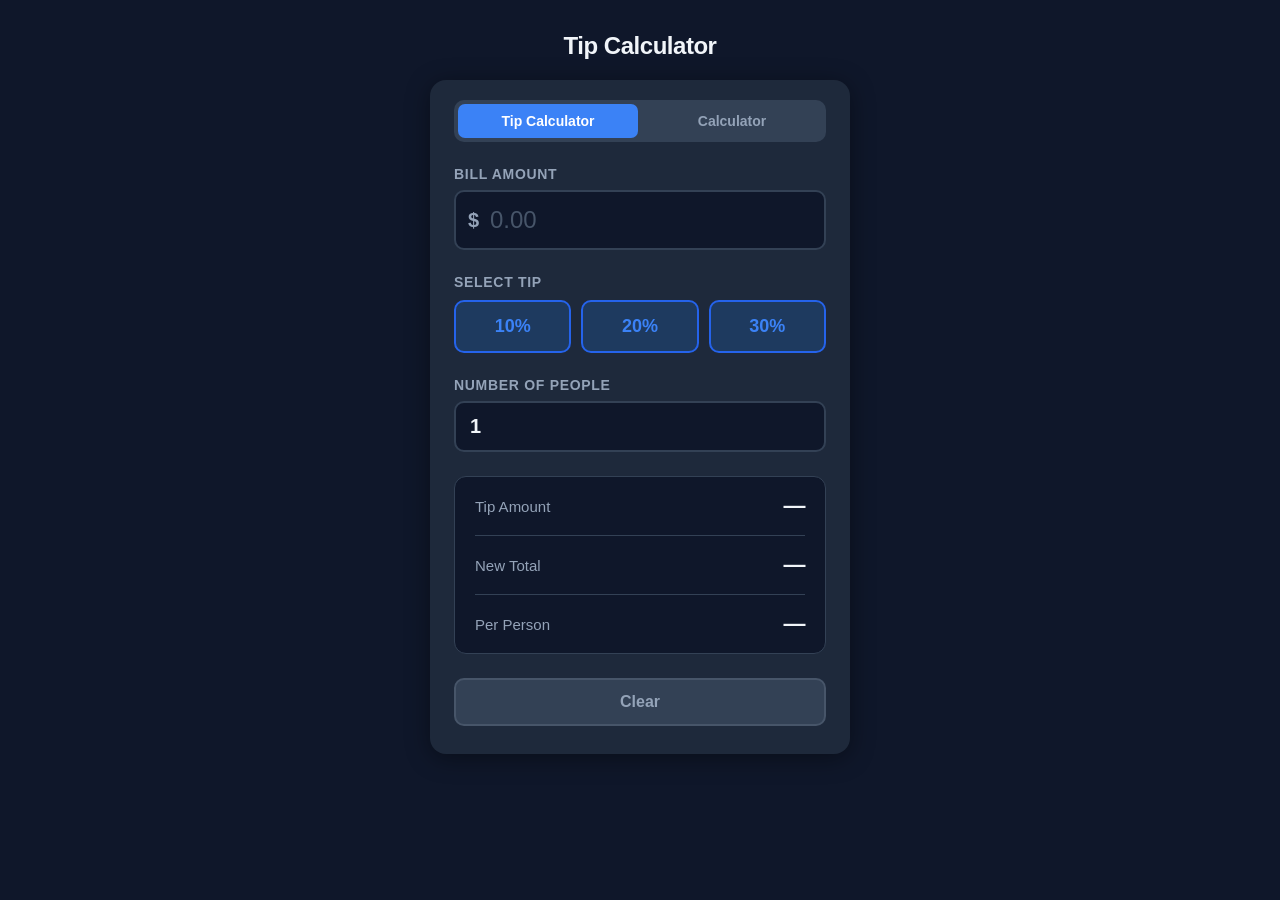
==== index.html @ cea7c05b "Iteration: tipping_calculator" ====
<!DOCTYPE html>
<html lang="en" data-theme="dark">
<head>
  <meta charset="UTF-8">
  <meta name="viewport" content="width=device-width, initial-scale=1.0">
  <meta name="mobile-web-app-capable" content="yes">
  <meta name="apple-mobile-web-app-capable" content="yes">
  <meta name="apple-mobile-web-app-status-bar-style" content="default">
  <title>Tip Calculator</title>
  <link rel="manifest" href="pwa_manifest.json">
  <link rel="stylesheet" href="styles.css">
</head>
<body>
  <div class="container">
    <header>
      <h1 id="app-title">Tip Calculator</h1>
    </header>

    <main class="card">
      <!-- Mode Toggle -->
      <div class="mode-toggle-bar">
        <button class="mode-tab active" id="tab-tip" data-mode="tip">Tip Calculator</button>
        <button class="mode-tab" id="tab-calc" data-mode="calc">Calculator</button>
      </div>

      <!-- Tip Calculator Panel -->
      <div id="tip-panel">
        <div class="tip-panel-inner">
          <div class="input-group">
            <label for="bill-amount">Bill Amount</label>
            <div class="input-wrapper">
              <span class="currency-symbol">$</span>
              <input
                type="number"
                id="bill-amount"
                placeholder="0.00"
                min="0.01"
                step="0.01"
                inputmode="decimal"
                autocomplete="off"
              >
            </div>
          </div>

          <div class="tip-buttons-group">
            <p class="tip-label">Select Tip</p>
            <div class="tip-buttons">
              <button class="tip-btn" data-tip="10">10%</button>
              <button class="tip-btn" data-tip="20">20%</button>
              <button class="tip-btn" data-tip="30">30%</button>
            </div>
          </div>

          <div class="input-group">
            <label for="num-people">Number of People</label>
            <div class="input-wrapper">
              <input
                type="number"
                id="num-people"
                value="1"
                min="1"
                step="1"
                inputmode="numeric"
                autocomplete="off"
              >
            </div>
          </div>

          <div class="results">
            <div class="result-row">
              <span class="result-label">Tip Amount</span>
              <span class="result-value" id="tip-amount">&mdash;</span>
            </div>
            <div class="result-divider"></div>
            <div class="result-row">
              <span class="result-label">New Total</span>
              <span class="result-value" id="new-total">&mdash;</span>
            </div>
            <div class="result-divider"></div>
            <div class="result-row">
              <span class="result-label">Per Person</span>
              <span class="result-value" id="per-person">&mdash;</span>
            </div>
          </div>

          <button class="clear-btn" id="clear-btn">Clear</button>
        </div>
      </div>

      <!-- Basic Calculator Panel (hidden by default) -->
      <div id="calc-panel" class="hidden">
        <div class="calc-display-wrapper">
          <div class="calc-display" id="calc-display">0</div>
        </div>
        <div class="calc-grid">
          <button class="calc-btn calc-ac" data-action="ac">AC</button>
          <button class="calc-btn calc-op" data-action="op" data-op="negate">+/−</button>
          <button class="calc-btn calc-op" data-action="op" data-op="percent">%</button>
          <button class="calc-btn calc-op calc-op-main" data-action="op" data-op="÷">÷</button>

          <button class="calc-btn calc-digit" data-action="digit" data-digit="7">7</button>
          <button class="calc-btn calc-digit" data-action="digit" data-digit="8">8</button>
          <button class="calc-btn calc-digit" data-action="digit" data-digit="9">9</button>
          <button class="calc-btn calc-op calc-op-main" data-action="op" data-op="×">×</button>

          <button class="calc-btn calc-digit" data-action="digit" data-digit="4">4</button>
          <button class="calc-btn calc-digit" data-action="digit" data-digit="5">5</button>
          <button class="calc-btn calc-digit" data-action="digit" data-digit="6">6</button>
          <button class="calc-btn calc-op calc-op-main" data-action="op" data-op="−">−</button>

          <button class="calc-btn calc-digit" data-action="digit" data-digit="1">1</button>
          <button class="calc-btn calc-digit" data-action="digit" data-digit="2">2</button>
          <button class="calc-btn calc-digit" data-action="digit" data-digit="3">3</button>
          <button class="calc-btn calc-op calc-op-main" data-action="op" data-op="+">+</button>

          <button class="calc-btn calc-digit calc-zero" data-action="digit" data-digit="0">0</button>
          <button class="calc-btn calc-digit" data-action="decimal">.</button>
          <button class="calc-btn calc-equals" data-action="equals">=</button>
        </div>
      </div>
    </main>
  </div>

  <script src="app.js"></script>
  <script>if ('serviceWorker' in navigator) navigator.serviceWorker.register('sw.js');</script>
</body>
</html>
---- styles.css ----
*, *::before, *::after {
  box-sizing: border-box;
  margin: 0;
  padding: 0;
}

/* Light theme tokens */
:root {
  --color-bg: #f0f4f8;
  --color-card: #ffffff;
  --color-primary: #2563eb;
  --color-primary-hover: #1d4ed8;
  --color-active-text: #ffffff;
  --color-text: #1e293b;
  --color-text-secondary: #64748b;
  --color-border: #e2e8f0;
  --color-result-bg: #f8fafc;
  --color-divider: #e2e8f0;
  --color-tip-btn-bg: #eff6ff;
  --color-tip-btn-border: #bfdbfe;
  --color-tip-btn-hover: #dbeafe;
  --color-tip-btn-hover-border: #93c5fd;
  --color-clear-btn-bg: #f1f5f9;
  --color-clear-btn-border: #cbd5e1;
  --color-clear-btn-text: #475569;
  --color-clear-btn-hover: #e2e8f0;
  --color-input-bg: #f8fafc;
  --color-input-focus-bg: #ffffff;
  --color-placeholder: #cbd5e1;
  --color-calc-display-bg: #1e293b;
  --color-calc-display-text: #f8fafc;
  --color-calc-digit-bg: #e2e8f0;
  --color-calc-digit-text: #1e293b;
  --color-calc-digit-hover: #cbd5e1;
  --color-calc-op-bg: #94a3b8;
  --color-calc-op-text: #ffffff;
  --color-calc-op-hover: #7c8fa6;
  --color-calc-ac-bg: #64748b;
  --color-calc-ac-text: #ffffff;
  --color-calc-ac-hover: #475569;
  --color-mode-tab-bg: #e2e8f0;
  --color-mode-tab-text: #64748b;
  --color-mode-tab-active-bg: #2563eb;
  --color-mode-tab-active-text: #ffffff;
  --radius-card: 16px;
  --radius-btn: 10px;
  --radius-input: 10px;
  --shadow-card: 0 4px 24px rgba(0, 0, 0, 0.08);
  --font-family: -apple-system, BlinkMacSystemFont, 'Segoe UI', Roboto, Helvetica, Arial, sans-serif;
}

/* Dark theme tokens */
[data-theme="dark"] {
  --color-bg: #0f172a;
  --color-card: #1e293b;
  --color-primary: #3b82f6;
  --color-primary-hover: #2563eb;
  --color-active-text: #ffffff;
  --color-text: #f1f5f9;
  --color-text-secondary: #94a3b8;
  --color-border: #334155;
  --color-result-bg: #0f172a;
  --color-divider: #334155;
  --color-tip-btn-bg: #1e3a5f;
  --color-tip-btn-border: #2563eb;
  --color-tip-btn-hover: #1d4ed8;
  --color-tip-btn-hover-border: #3b82f6;
  --color-clear-btn-bg: #334155;
  --color-clear-btn-border: #475569;
  --color-clear-btn-text: #94a3b8;
  --color-clear-btn-hover: #475569;
  --color-input-bg: #0f172a;
  --color-input-focus-bg: #1e293b;
  --color-placeholder: #475569;
  --color-calc-display-bg: #0f172a;
  --color-calc-display-text: #f1f5f9;
  --color-calc-digit-bg: #334155;
  --color-calc-digit-text: #f1f5f9;
  --color-calc-digit-hover: #475569;
  --color-calc-op-bg: #475569;
  --color-calc-op-text: #f1f5f9;
  --color-calc-op-hover: #64748b;
  --color-calc-ac-bg: #64748b;
  --color-calc-ac-text: #f1f5f9;
  --color-calc-ac-hover: #94a3b8;
  --color-mode-tab-bg: #334155;
  --color-mode-tab-text: #94a3b8;
  --color-mode-tab-active-bg: #3b82f6;
  --color-mode-tab-active-text: #ffffff;
  --shadow-card: 0 4px 24px rgba(0, 0, 0, 0.4);
}

html, body {
  height: 100%;
}

body {
  font-family: var(--font-family);
  background-color: var(--color-bg);
  color: var(--color-text);
  min-height: 100vh;
  display: flex;
  align-items: flex-start;
  justify-content: center;
  padding: 24px 16px 40px;
  transition: background-color 0.2s ease, color 0.2s ease;
}

.container {
  width: 100%;
  max-width: 420px;
  display: flex;
  flex-direction: column;
  gap: 20px;
}

header {
  text-align: center;
  padding-top: 8px;
}

header h1 {
  font-size: 1.5rem;
  font-weight: 700;
  color: var(--color-text);
  letter-spacing: -0.02em;
}

.card {
  background: var(--color-card);
  border-radius: var(--radius-card);
  box-shadow: var(--shadow-card);
  padding: 20px 24px 28px;
  display: flex;
  flex-direction: column;
  gap: 0;
}

/* Mode Toggle */
.mode-toggle-bar {
  display: flex;
  gap: 4px;
  background: var(--color-mode-tab-bg);
  border-radius: 10px;
  padding: 4px;
  margin-bottom: 24px;
}

.mode-tab {
  flex: 1;
  padding: 9px 8px;
  font-size: 0.875rem;
  font-weight: 600;
  color: var(--color-mode-tab-text);
  background: transparent;
  border: none;
  border-radius: 7px;
  cursor: pointer;
  transition: background 0.15s ease, color 0.15s ease;
  -webkit-tap-highlight-color: transparent;
  touch-action: manipulation;
}

.mode-tab.active {
  background: var(--color-mode-tab-active-bg);
  color: var(--color-mode-tab-active-text);
}

.mode-tab:not(.active):hover {
  color: var(--color-text);
}

/* Tip Panel */
.tip-panel-inner {
  display: flex;
  flex-direction: column;
  gap: 24px;
}

/* Hidden utility */
.hidden {
  display: none !important;
}

/* Bill Input */
.input-group {
  display: flex;
  flex-direction: column;
  gap: 8px;
}

.input-group label {
  font-size: 0.875rem;
  font-weight: 600;
  color: var(--color-text-secondary);
  text-transform: uppercase;
  letter-spacing: 0.05em;
}

.input-wrapper {
  position: relative;
  display: flex;
  align-items: center;
}

.currency-symbol {
  position: absolute;
  left: 14px;
  font-size: 1.25rem;
  font-weight: 600;
  color: var(--color-text-secondary);
  pointer-events: none;
  user-select: none;
}

#bill-amount {
  width: 100%;
  padding: 14px 14px 14px 34px;
  font-size: 1.5rem;
  font-weight: 600;
  color: var(--color-text);
  background: var(--color-input-bg);
  border: 2px solid var(--color-border);
  border-radius: var(--radius-input);
  outline: none;
  transition: border-color 0.15s ease, background 0.15s ease;
  -moz-appearance: textfield;
}

#bill-amount::-webkit-outer-spin-button,
#bill-amount::-webkit-inner-spin-button {
  -webkit-appearance: none;
  margin: 0;
}

#bill-amount::placeholder {
  color: var(--color-placeholder);
  font-weight: 400;
}

#bill-amount:focus {
  border-color: var(--color-primary);
  background: var(--color-input-focus-bg);
}

/* Number of People input */
#num-people {
  width: 100%;
  padding: 12px 14px;
  font-size: 1.25rem;
  font-weight: 600;
  color: var(--color-text);
  background: var(--color-input-bg);
  border: 2px solid var(--color-border);
  border-radius: var(--radius-input);
  outline: none;
  transition: border-color 0.15s ease, background 0.15s ease;
  -moz-appearance: textfield;
}

#num-people::-webkit-outer-spin-button,
#num-people::-webkit-inner-spin-button {
  -webkit-appearance: none;
  margin: 0;
}

#num-people:focus {
  border-color: var(--color-primary);
  background: var(--color-input-focus-bg);
}

/* Tip Buttons */
.tip-buttons-group {
  display: flex;
  flex-direction: column;
  gap: 10px;
}

.tip-label {
  font-size: 0.875rem;
  font-weight: 600;
  color: var(--color-text-secondary);
  text-transform: uppercase;
  letter-spacing: 0.05em;
}

.tip-buttons {
  display: flex;
  gap: 10px;
  width: 100%;
}

.tip-btn {
  flex: 1;
  padding: 14px 8px;
  font-size: 1.125rem;
  font-weight: 700;
  color: var(--color-primary);
  background: var(--color-tip-btn-bg);
  border: 2px solid var(--color-tip-btn-border);
  border-radius: var(--radius-btn);
  cursor: pointer;
  transition: background 0.15s ease, border-color 0.15s ease, color 0.15s ease, transform 0.1s ease;
  -webkit-tap-highlight-color: transparent;
  touch-action: manipulation;
  min-width: 0;
}

.tip-btn:hover {
  background: var(--color-tip-btn-hover);
  border-color: var(--color-tip-btn-hover-border);
}

.tip-btn:active {
  transform: scale(0.97);
}

.tip-btn.active {
  background: var(--color-primary);
  border-color: var(--color-primary);
  color: var(--color-active-text);
}

.tip-btn.active:hover {
  background: var(--color-primary-hover);
  border-color: var(--color-primary-hover);
}

/* Results */
.results {
  background: var(--color-result-bg);
  border-radius: 12px;
  border: 1px solid var(--color-border);
  overflow: hidden;
}

.result-row {
  display: flex;
  align-items: center;
  justify-content: space-between;
  padding: 16px 20px;
}

.result-divider {
  height: 1px;
  background: var(--color-divider);
  margin: 0 20px;
}

.result-label {
  font-size: 0.9375rem;
  font-weight: 500;
  color: var(--color-text-secondary);
}

.result-value {
  font-size: 1.375rem;
  font-weight: 700;
  color: var(--color-text);
  letter-spacing: -0.02em;
}

.result-value.calculated {
  color: var(--color-primary);
}

/* Clear Button */
.clear-btn {
  width: 100%;
  padding: 13px;
  font-size: 1rem;
  font-weight: 600;
  color: var(--color-clear-btn-text);
  background: var(--color-clear-btn-bg);
  border: 2px solid var(--color-clear-btn-border);
  border-radius: var(--radius-btn);
  cursor: pointer;
  transition: background 0.15s ease, border-color 0.15s ease, color 0.15s ease;
  -webkit-tap-highlight-color: transparent;
  touch-action: manipulation;
}

.clear-btn:hover {
  background: var(--color-clear-btn-hover);
}

.clear-btn:active {
  transform: scale(0.98);
}

/* Basic Calculator Panel */
#calc-panel {
  display: flex;
  flex-direction: column;
  gap: 16px;
}

.calc-display-wrapper {
  background: var(--color-calc-display-bg);
  border-radius: 12px;
  padding: 16px 20px;
  min-height: 80px;
  display: flex;
  align-items: flex-end;
  justify-content: flex-end;
  overflow: hidden;
}

.calc-display {
  font-size: 2.5rem;
  font-weight: 300;
  color: var(--color-calc-display-text);
  font-family: -apple-system, BlinkMacSystemFont, 'SF Mono', 'Segoe UI', monospace;
  letter-spacing: -0.02em;
  word-break: break-all;
  text-align: right;
  line-height: 1.1;
}

.calc-grid {
  display: grid;
  grid-template-columns: repeat(4, 1fr);
  gap: 10px;
}

.calc-btn {
  padding: 0;
  height: 68px;
  font-size: 1.25rem;
  font-weight: 500;
  border: none;
  border-radius: 50%;
  cursor: pointer;
  transition: background 0.1s ease, transform 0.08s ease;
  -webkit-tap-highlight-color: transparent;
  touch-action: manipulation;
  display: flex;
  align-items: center;
  justify-content: center;
}

.calc-btn:active {
  transform: scale(0.93);
}

.calc-digit {
  background: var(--color-calc-digit-bg);
  color: var(--color-calc-digit-text);
}

.calc-digit:hover {
  background: var(--color-calc-digit-hover);
}

.calc-op {
  background: var(--color-calc-op-bg);
  color: var(--color-calc-op-text);
}

.calc-op:hover {
  background: var(--color-calc-op-hover);
}

.calc-op-main {
  background: var(--color-primary);
  color: #ffffff;
}

.calc-op-main:hover {
  background: var(--color-primary-hover);
}

.calc-op-main.active-op {
  background: #ffffff;
  color: var(--color-primary);
}

.calc-ac {
  background: var(--color-calc-ac-bg);
  color: var(--color-calc-ac-text);
}

.calc-ac:hover {
  background: var(--color-calc-ac-hover);
}

.calc-equals {
  background: var(--color-primary);
  color: #ffffff;
  font-size: 1.5rem;
}

.calc-equals:hover {
  background: var(--color-primary-hover);
}

/* Zero button spans 2 columns */
.calc-zero {
  grid-column: span 2;
  border-radius: 34px;
  justify-content: flex-start;
  padding-left: 26px;
}

/* Responsive — narrow mobile */
@media (max-width: 360px) {
  .card {
    padding: 16px 14px 22px;
  }

  .tip-panel-inner {
    gap: 18px;
  }

  .tip-btn {
    font-size: 1rem;
    padding: 12px 4px;
  }

  #bill-amount {
    font-size: 1.25rem;
  }

  .result-value {
    font-size: 1.2rem;
  }

  .calc-btn {
    height: 58px;
    font-size: 1.1rem;
  }

  .calc-display {
    font-size: 2rem;
  }
}
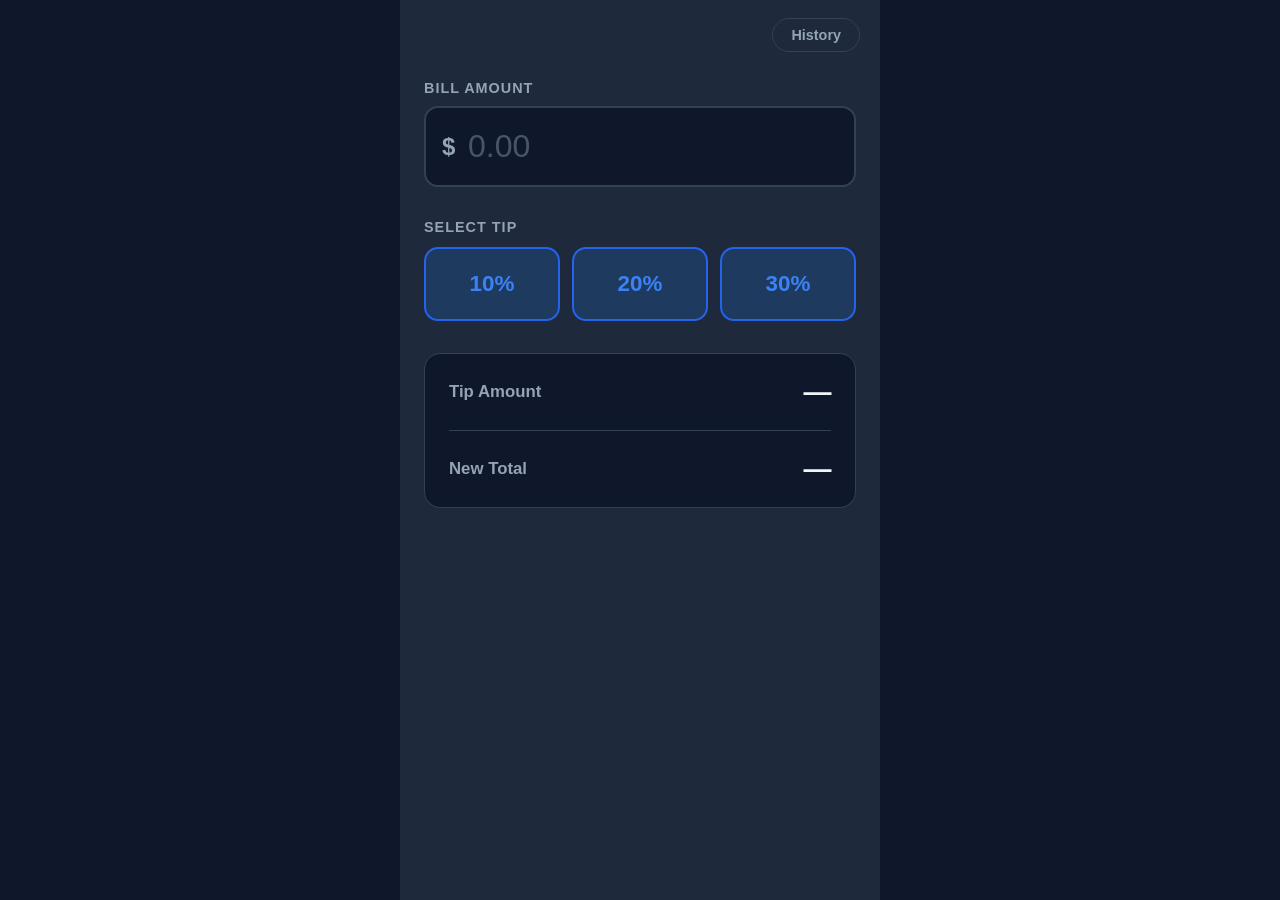
==== commit fa1f4e94: "Iteration: tipping_calculator" ====
--- a/index.html
+++ b/index.html
@@ -12,19 +12,14 @@
 </head>
 <body>
   <div class="container">
-    <header>
-      <h1 id="app-title">Tip Calculator</h1>
-    </header>
-
     <main class="card">
-      <!-- Mode Toggle -->
-      <div class="mode-toggle-bar">
-        <button class="mode-tab active" id="tab-tip" data-mode="tip">Tip Calculator</button>
-        <button class="mode-tab" id="tab-calc" data-mode="calc">Calculator</button>
+      <!-- History toggle button — sole top navigation affordance -->
+      <div class="top-nav">
+        <button class="history-btn" id="history-btn" aria-label="View history">History</button>
       </div>
 
-      <!-- Tip Calculator Panel -->
-      <div id="tip-panel">
+      <!-- Calculator View -->
+      <div id="calc-view">
         <div class="tip-panel-inner">
           <div class="input-group">
             <label for="bill-amount">Bill Amount</label>
@@ -51,21 +46,6 @@
             </div>
           </div>
 
-          <div class="input-group">
-            <label for="num-people">Number of People</label>
-            <div class="input-wrapper">
-              <input
-                type="number"
-                id="num-people"
-                value="1"
-                min="1"
-                step="1"
-                inputmode="numeric"
-                autocomplete="off"
-              >
-            </div>
-          </div>
-
           <div class="results">
             <div class="result-row">
               <span class="result-label">Tip Amount</span>
@@ -76,46 +56,20 @@
               <span class="result-label">New Total</span>
               <span class="result-value" id="new-total">&mdash;</span>
             </div>
-            <div class="result-divider"></div>
-            <div class="result-row">
-              <span class="result-label">Per Person</span>
-              <span class="result-value" id="per-person">&mdash;</span>
-            </div>
           </div>
-
-          <button class="clear-btn" id="clear-btn">Clear</button>
         </div>
       </div>
 
-      <!-- Basic Calculator Panel (hidden by default) -->
-      <div id="calc-panel" class="hidden">
-        <div class="calc-display-wrapper">
-          <div class="calc-display" id="calc-display">0</div>
-        </div>
-        <div class="calc-grid">
-          <button class="calc-btn calc-ac" data-action="ac">AC</button>
-          <button class="calc-btn calc-op" data-action="op" data-op="negate">+/−</button>
-          <button class="calc-btn calc-op" data-action="op" data-op="percent">%</button>
-          <button class="calc-btn calc-op calc-op-main" data-action="op" data-op="÷">÷</button>
-
-          <button class="calc-btn calc-digit" data-action="digit" data-digit="7">7</button>
-          <button class="calc-btn calc-digit" data-action="digit" data-digit="8">8</button>
-          <button class="calc-btn calc-digit" data-action="digit" data-digit="9">9</button>
-          <button class="calc-btn calc-op calc-op-main" data-action="op" data-op="×">×</button>
-
-          <button class="calc-btn calc-digit" data-action="digit" data-digit="4">4</button>
-          <button class="calc-btn calc-digit" data-action="digit" data-digit="5">5</button>
-          <button class="calc-btn calc-digit" data-action="digit" data-digit="6">6</button>
-          <button class="calc-btn calc-op calc-op-main" data-action="op" data-op="−">−</button>
-
-          <button class="calc-btn calc-digit" data-action="digit" data-digit="1">1</button>
-          <button class="calc-btn calc-digit" data-action="digit" data-digit="2">2</button>
-          <button class="calc-btn calc-digit" data-action="digit" data-digit="3">3</button>
-          <button class="calc-btn calc-op calc-op-main" data-action="op" data-op="+">+</button>
-
-          <button class="calc-btn calc-digit calc-zero" data-action="digit" data-digit="0">0</button>
-          <button class="calc-btn calc-digit" data-action="decimal">.</button>
-          <button class="calc-btn calc-equals" data-action="equals">=</button>
+      <!-- History View (hidden by default) -->
+      <div id="history-view" class="hidden">
+        <div class="history-panel-inner">
+          <div class="history-header">
+            <button class="back-btn" id="back-btn" aria-label="Back to calculator">&larr; Calculator</button>
+            <h2 class="history-title">Recent Calculations</h2>
+          </div>
+          <div id="history-list" class="history-list">
+            <p class="history-empty" id="history-empty">No history yet</p>
+          </div>
         </div>
       </div>
     </main>
--- a/styles.css
+++ b/styles.css
@@ -20,32 +20,18 @@
   --color-tip-btn-border: #bfdbfe;
   --color-tip-btn-hover: #dbeafe;
   --color-tip-btn-hover-border: #93c5fd;
-  --color-clear-btn-bg: #f1f5f9;
-  --color-clear-btn-border: #cbd5e1;
-  --color-clear-btn-text: #475569;
-  --color-clear-btn-hover: #e2e8f0;
   --color-input-bg: #f8fafc;
   --color-input-focus-bg: #ffffff;
   --color-placeholder: #cbd5e1;
-  --color-calc-display-bg: #1e293b;
-  --color-calc-display-text: #f8fafc;
-  --color-calc-digit-bg: #e2e8f0;
-  --color-calc-digit-text: #1e293b;
-  --color-calc-digit-hover: #cbd5e1;
-  --color-calc-op-bg: #94a3b8;
-  --color-calc-op-text: #ffffff;
-  --color-calc-op-hover: #7c8fa6;
-  --color-calc-ac-bg: #64748b;
-  --color-calc-ac-text: #ffffff;
-  --color-calc-ac-hover: #475569;
-  --color-mode-tab-bg: #e2e8f0;
-  --color-mode-tab-text: #64748b;
-  --color-mode-tab-active-bg: #2563eb;
-  --color-mode-tab-active-text: #ffffff;
-  --radius-card: 16px;
-  --radius-btn: 10px;
-  --radius-input: 10px;
-  --shadow-card: 0 4px 24px rgba(0, 0, 0, 0.08);
+  --color-history-btn-bg: transparent;
+  --color-history-btn-text: #64748b;
+  --color-history-btn-border: #e2e8f0;
+  --color-history-entry-bg: #f8fafc;
+  --color-history-entry-border: #e2e8f0;
+  --radius-card: 20px;
+  --radius-btn: 14px;
+  --radius-input: 14px;
+  --shadow-card: 0 4px 32px rgba(0, 0, 0, 0.10);
   --font-family: -apple-system, BlinkMacSystemFont, 'Segoe UI', Roboto, Helvetica, Arial, sans-serif;
 }
 
@@ -65,29 +51,15 @@
   --color-tip-btn-border: #2563eb;
   --color-tip-btn-hover: #1d4ed8;
   --color-tip-btn-hover-border: #3b82f6;
-  --color-clear-btn-bg: #334155;
-  --color-clear-btn-border: #475569;
-  --color-clear-btn-text: #94a3b8;
-  --color-clear-btn-hover: #475569;
   --color-input-bg: #0f172a;
   --color-input-focus-bg: #1e293b;
   --color-placeholder: #475569;
-  --color-calc-display-bg: #0f172a;
-  --color-calc-display-text: #f1f5f9;
-  --color-calc-digit-bg: #334155;
-  --color-calc-digit-text: #f1f5f9;
-  --color-calc-digit-hover: #475569;
-  --color-calc-op-bg: #475569;
-  --color-calc-op-text: #f1f5f9;
-  --color-calc-op-hover: #64748b;
-  --color-calc-ac-bg: #64748b;
-  --color-calc-ac-text: #f1f5f9;
-  --color-calc-ac-hover: #94a3b8;
-  --color-mode-tab-bg: #334155;
-  --color-mode-tab-text: #94a3b8;
-  --color-mode-tab-active-bg: #3b82f6;
-  --color-mode-tab-active-text: #ffffff;
-  --shadow-card: 0 4px 24px rgba(0, 0, 0, 0.4);
+  --color-history-btn-bg: transparent;
+  --color-history-btn-text: #94a3b8;
+  --color-history-btn-border: #334155;
+  --color-history-entry-bg: #0f172a;
+  --color-history-entry-border: #334155;
+  --shadow-card: 0 4px 32px rgba(0, 0, 0, 0.5);
 }
 
 html, body {
@@ -100,81 +72,54 @@
   color: var(--color-text);
   min-height: 100vh;
   display: flex;
-  align-items: flex-start;
+  align-items: stretch;
   justify-content: center;
-  padding: 24px 16px 40px;
+  padding: 0;
+  margin: 0;
   transition: background-color 0.2s ease, color 0.2s ease;
 }
 
 .container {
   width: 100%;
-  max-width: 420px;
-  display: flex;
-  flex-direction: column;
-  gap: 20px;
-}
-
-header {
-  text-align: center;
-  padding-top: 8px;
-}
-
-header h1 {
-  font-size: 1.5rem;
-  font-weight: 700;
-  color: var(--color-text);
-  letter-spacing: -0.02em;
+  max-width: 480px;
+  display: flex;
+  flex-direction: column;
+  min-height: 100vh;
 }
 
 .card {
   background: var(--color-card);
-  border-radius: var(--radius-card);
-  box-shadow: var(--shadow-card);
-  padding: 20px 24px 28px;
-  display: flex;
-  flex-direction: column;
-  gap: 0;
-}
-
-/* Mode Toggle */
-.mode-toggle-bar {
-  display: flex;
-  gap: 4px;
-  background: var(--color-mode-tab-bg);
-  border-radius: 10px;
-  padding: 4px;
-  margin-bottom: 24px;
-}
-
-.mode-tab {
-  flex: 1;
-  padding: 9px 8px;
-  font-size: 0.875rem;
+  flex: 1;
+  display: flex;
+  flex-direction: column;
+  padding: 0;
+  min-height: 100vh;
+}
+
+/* Top nav — history button only */
+.top-nav {
+  display: flex;
+  justify-content: flex-end;
+  padding: 18px 20px 0;
+}
+
+.history-btn {
+  padding: 8px 18px;
+  font-size: 0.9rem;
   font-weight: 600;
-  color: var(--color-mode-tab-text);
-  background: transparent;
-  border: none;
-  border-radius: 7px;
+  color: var(--color-history-btn-text);
+  background: var(--color-history-btn-bg);
+  border: 1.5px solid var(--color-history-btn-border);
+  border-radius: 20px;
   cursor: pointer;
-  transition: background 0.15s ease, color 0.15s ease;
+  transition: background 0.15s ease, color 0.15s ease, border-color 0.15s ease;
   -webkit-tap-highlight-color: transparent;
   touch-action: manipulation;
 }
 
-.mode-tab.active {
-  background: var(--color-mode-tab-active-bg);
-  color: var(--color-mode-tab-active-text);
-}
-
-.mode-tab:not(.active):hover {
-  color: var(--color-text);
-}
-
-/* Tip Panel */
-.tip-panel-inner {
-  display: flex;
-  flex-direction: column;
-  gap: 24px;
+.history-btn:hover {
+  color: var(--color-text);
+  border-color: var(--color-primary);
 }
 
 /* Hidden utility */
@@ -182,19 +127,34 @@
   display: none !important;
 }
 
+/* Calculator View */
+#calc-view {
+  flex: 1;
+  display: flex;
+  flex-direction: column;
+}
+
+.tip-panel-inner {
+  flex: 1;
+  display: flex;
+  flex-direction: column;
+  gap: 32px;
+  padding: 28px 24px 40px;
+}
+
 /* Bill Input */
 .input-group {
   display: flex;
   flex-direction: column;
-  gap: 8px;
+  gap: 10px;
 }
 
 .input-group label {
-  font-size: 0.875rem;
-  font-weight: 600;
+  font-size: 0.9rem;
+  font-weight: 700;
   color: var(--color-text-secondary);
   text-transform: uppercase;
-  letter-spacing: 0.05em;
+  letter-spacing: 0.07em;
 }
 
 .input-wrapper {
@@ -205,9 +165,9 @@
 
 .currency-symbol {
   position: absolute;
-  left: 14px;
-  font-size: 1.25rem;
-  font-weight: 600;
+  left: 18px;
+  font-size: 1.5rem;
+  font-weight: 700;
   color: var(--color-text-secondary);
   pointer-events: none;
   user-select: none;
@@ -215,9 +175,9 @@
 
 #bill-amount {
   width: 100%;
-  padding: 14px 14px 14px 34px;
-  font-size: 1.5rem;
-  font-weight: 600;
+  padding: 20px 18px 20px 42px;
+  font-size: 2rem;
+  font-weight: 700;
   color: var(--color-text);
   background: var(--color-input-bg);
   border: 2px solid var(--color-border);
@@ -243,63 +203,38 @@
   background: var(--color-input-focus-bg);
 }
 
-/* Number of People input */
-#num-people {
-  width: 100%;
-  padding: 12px 14px;
-  font-size: 1.25rem;
-  font-weight: 600;
-  color: var(--color-text);
-  background: var(--color-input-bg);
-  border: 2px solid var(--color-border);
-  border-radius: var(--radius-input);
-  outline: none;
-  transition: border-color 0.15s ease, background 0.15s ease;
-  -moz-appearance: textfield;
-}
-
-#num-people::-webkit-outer-spin-button,
-#num-people::-webkit-inner-spin-button {
-  -webkit-appearance: none;
-  margin: 0;
-}
-
-#num-people:focus {
-  border-color: var(--color-primary);
-  background: var(--color-input-focus-bg);
-}
-
 /* Tip Buttons */
 .tip-buttons-group {
   display: flex;
   flex-direction: column;
-  gap: 10px;
+  gap: 12px;
 }
 
 .tip-label {
-  font-size: 0.875rem;
-  font-weight: 600;
+  font-size: 0.9rem;
+  font-weight: 700;
   color: var(--color-text-secondary);
   text-transform: uppercase;
-  letter-spacing: 0.05em;
+  letter-spacing: 0.07em;
 }
 
 .tip-buttons {
   display: flex;
-  gap: 10px;
+  gap: 12px;
   width: 100%;
 }
 
 .tip-btn {
   flex: 1;
-  padding: 14px 8px;
-  font-size: 1.125rem;
-  font-weight: 700;
+  padding: 22px 8px;
+  font-size: 1.4rem;
+  font-weight: 800;
   color: var(--color-primary);
   background: var(--color-tip-btn-bg);
   border: 2px solid var(--color-tip-btn-border);
   border-radius: var(--radius-btn);
   cursor: pointer;
+  min-height: 72px;
   transition: background 0.15s ease, border-color 0.15s ease, color 0.15s ease, transform 0.1s ease;
   -webkit-tap-highlight-color: transparent;
   touch-action: manipulation;
@@ -312,7 +247,7 @@
 }
 
 .tip-btn:active {
-  transform: scale(0.97);
+  transform: scale(0.96);
 }
 
 .tip-btn.active {
@@ -329,7 +264,7 @@
 /* Results */
 .results {
   background: var(--color-result-bg);
-  border-radius: 12px;
+  border-radius: 16px;
   border: 1px solid var(--color-border);
   overflow: hidden;
 }
@@ -338,24 +273,24 @@
   display: flex;
   align-items: center;
   justify-content: space-between;
-  padding: 16px 20px;
+  padding: 22px 24px;
 }
 
 .result-divider {
   height: 1px;
   background: var(--color-divider);
-  margin: 0 20px;
+  margin: 0 24px;
 }
 
 .result-label {
-  font-size: 0.9375rem;
-  font-weight: 500;
+  font-size: 1.05rem;
+  font-weight: 600;
   color: var(--color-text-secondary);
 }
 
 .result-value {
-  font-size: 1.375rem;
-  font-weight: 700;
+  font-size: 1.75rem;
+  font-weight: 800;
   color: var(--color-text);
   letter-spacing: -0.02em;
 }
@@ -364,173 +299,121 @@
   color: var(--color-primary);
 }
 
-/* Clear Button */
-.clear-btn {
-  width: 100%;
-  padding: 13px;
-  font-size: 1rem;
+/* History View */
+#history-view {
+  flex: 1;
+  display: flex;
+  flex-direction: column;
+}
+
+.history-panel-inner {
+  flex: 1;
+  display: flex;
+  flex-direction: column;
+  gap: 20px;
+  padding: 20px 24px 40px;
+}
+
+.history-header {
+  display: flex;
+  align-items: center;
+  gap: 16px;
+}
+
+.back-btn {
+  padding: 8px 16px;
+  font-size: 0.9rem;
   font-weight: 600;
-  color: var(--color-clear-btn-text);
-  background: var(--color-clear-btn-bg);
-  border: 2px solid var(--color-clear-btn-border);
-  border-radius: var(--radius-btn);
+  color: var(--color-history-btn-text);
+  background: var(--color-history-btn-bg);
+  border: 1.5px solid var(--color-history-btn-border);
+  border-radius: 20px;
   cursor: pointer;
-  transition: background 0.15s ease, border-color 0.15s ease, color 0.15s ease;
+  white-space: nowrap;
+  transition: background 0.15s ease, color 0.15s ease, border-color 0.15s ease;
   -webkit-tap-highlight-color: transparent;
   touch-action: manipulation;
 }
 
-.clear-btn:hover {
-  background: var(--color-clear-btn-hover);
-}
-
-.clear-btn:active {
-  transform: scale(0.98);
-}
-
-/* Basic Calculator Panel */
-#calc-panel {
-  display: flex;
-  flex-direction: column;
-  gap: 16px;
-}
-
-.calc-display-wrapper {
-  background: var(--color-calc-display-bg);
-  border-radius: 12px;
+.back-btn:hover {
+  color: var(--color-text);
+  border-color: var(--color-primary);
+}
+
+.history-title {
+  font-size: 1.1rem;
+  font-weight: 700;
+  color: var(--color-text);
+}
+
+.history-list {
+  display: flex;
+  flex-direction: column;
+  gap: 12px;
+}
+
+.history-empty {
+  font-size: 1rem;
+  color: var(--color-text-secondary);
+  text-align: center;
+  padding: 40px 0;
+}
+
+.history-entry {
+  background: var(--color-history-entry-bg);
+  border: 1px solid var(--color-history-entry-border);
+  border-radius: 14px;
   padding: 16px 20px;
-  min-height: 80px;
-  display: flex;
-  align-items: flex-end;
-  justify-content: flex-end;
-  overflow: hidden;
-}
-
-.calc-display {
-  font-size: 2.5rem;
-  font-weight: 300;
-  color: var(--color-calc-display-text);
-  font-family: -apple-system, BlinkMacSystemFont, 'SF Mono', 'Segoe UI', monospace;
-  letter-spacing: -0.02em;
-  word-break: break-all;
-  text-align: right;
-  line-height: 1.1;
-}
-
-.calc-grid {
-  display: grid;
-  grid-template-columns: repeat(4, 1fr);
-  gap: 10px;
-}
-
-.calc-btn {
-  padding: 0;
-  height: 68px;
-  font-size: 1.25rem;
+  display: flex;
+  flex-direction: column;
+  gap: 8px;
+}
+
+.history-entry-row {
+  display: flex;
+  justify-content: space-between;
+  align-items: center;
+}
+
+.history-entry-label {
+  font-size: 0.875rem;
+  color: var(--color-text-secondary);
   font-weight: 500;
-  border: none;
-  border-radius: 50%;
-  cursor: pointer;
-  transition: background 0.1s ease, transform 0.08s ease;
-  -webkit-tap-highlight-color: transparent;
-  touch-action: manipulation;
-  display: flex;
-  align-items: center;
-  justify-content: center;
-}
-
-.calc-btn:active {
-  transform: scale(0.93);
-}
-
-.calc-digit {
-  background: var(--color-calc-digit-bg);
-  color: var(--color-calc-digit-text);
-}
-
-.calc-digit:hover {
-  background: var(--color-calc-digit-hover);
-}
-
-.calc-op {
-  background: var(--color-calc-op-bg);
-  color: var(--color-calc-op-text);
-}
-
-.calc-op:hover {
-  background: var(--color-calc-op-hover);
-}
-
-.calc-op-main {
-  background: var(--color-primary);
-  color: #ffffff;
-}
-
-.calc-op-main:hover {
-  background: var(--color-primary-hover);
-}
-
-.calc-op-main.active-op {
-  background: #ffffff;
+}
+
+.history-entry-value {
+  font-size: 0.95rem;
+  font-weight: 700;
+  color: var(--color-text);
+}
+
+.history-entry-value.accent {
   color: var(--color-primary);
-}
-
-.calc-ac {
-  background: var(--color-calc-ac-bg);
-  color: var(--color-calc-ac-text);
-}
-
-.calc-ac:hover {
-  background: var(--color-calc-ac-hover);
-}
-
-.calc-equals {
-  background: var(--color-primary);
-  color: #ffffff;
-  font-size: 1.5rem;
-}
-
-.calc-equals:hover {
-  background: var(--color-primary-hover);
-}
-
-/* Zero button spans 2 columns */
-.calc-zero {
-  grid-column: span 2;
-  border-radius: 34px;
-  justify-content: flex-start;
-  padding-left: 26px;
 }
 
 /* Responsive — narrow mobile */
 @media (max-width: 360px) {
-  .card {
-    padding: 16px 14px 22px;
+  .tip-panel-inner {
+    gap: 24px;
+    padding: 20px 16px 32px;
   }
 
-  .tip-panel-inner {
-    gap: 18px;
+  .tip-btn {
+    font-size: 1.2rem;
+    padding: 18px 4px;
+    min-height: 62px;
   }
 
-  .tip-btn {
-    font-size: 1rem;
-    padding: 12px 4px;
+  #bill-amount {
+    font-size: 1.6rem;
+    padding: 16px 14px 16px 38px;
   }
 
-  #bill-amount {
-    font-size: 1.25rem;
+  .result-value {
+    font-size: 1.45rem;
   }
 
-  .result-value {
-    font-size: 1.2rem;
+  .result-row {
+    padding: 18px 18px;
   }
-
-  .calc-btn {
-    height: 58px;
-    font-size: 1.1rem;
-  }
-
-  .calc-display {
-    font-size: 2rem;
-  }
-}
+}
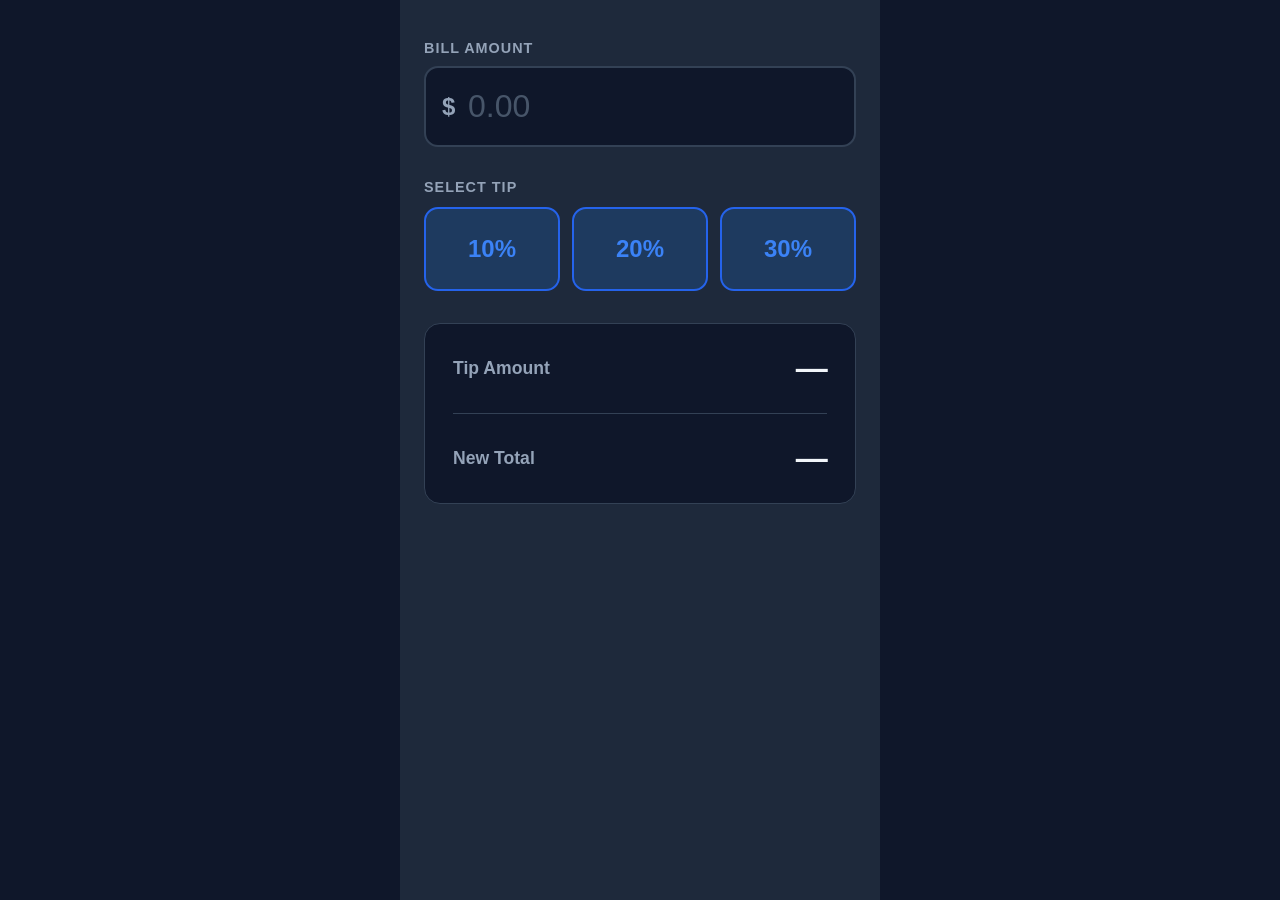
==== commit 0f66d455: "Iteration: tipping_calculator" ====
--- a/index.html
+++ b/index.html
@@ -13,62 +13,41 @@
 <body>
   <div class="container">
     <main class="card">
-      <!-- History toggle button — sole top navigation affordance -->
-      <div class="top-nav">
-        <button class="history-btn" id="history-btn" aria-label="View history">History</button>
-      </div>
-
-      <!-- Calculator View -->
-      <div id="calc-view">
-        <div class="tip-panel-inner">
-          <div class="input-group">
-            <label for="bill-amount">Bill Amount</label>
-            <div class="input-wrapper">
-              <span class="currency-symbol">$</span>
-              <input
-                type="number"
-                id="bill-amount"
-                placeholder="0.00"
-                min="0.01"
-                step="0.01"
-                inputmode="decimal"
-                autocomplete="off"
-              >
-            </div>
-          </div>
-
-          <div class="tip-buttons-group">
-            <p class="tip-label">Select Tip</p>
-            <div class="tip-buttons">
-              <button class="tip-btn" data-tip="10">10%</button>
-              <button class="tip-btn" data-tip="20">20%</button>
-              <button class="tip-btn" data-tip="30">30%</button>
-            </div>
-          </div>
-
-          <div class="results">
-            <div class="result-row">
-              <span class="result-label">Tip Amount</span>
-              <span class="result-value" id="tip-amount">&mdash;</span>
-            </div>
-            <div class="result-divider"></div>
-            <div class="result-row">
-              <span class="result-label">New Total</span>
-              <span class="result-value" id="new-total">&mdash;</span>
-            </div>
+      <div class="tip-panel-inner">
+        <div class="input-group">
+          <label for="bill-amount">Bill Amount</label>
+          <div class="input-wrapper">
+            <span class="currency-symbol">$</span>
+            <input
+              type="number"
+              id="bill-amount"
+              placeholder="0.00"
+              min="0.01"
+              step="0.01"
+              inputmode="decimal"
+              autocomplete="off"
+            >
           </div>
         </div>
-      </div>
 
-      <!-- History View (hidden by default) -->
-      <div id="history-view" class="hidden">
-        <div class="history-panel-inner">
-          <div class="history-header">
-            <button class="back-btn" id="back-btn" aria-label="Back to calculator">&larr; Calculator</button>
-            <h2 class="history-title">Recent Calculations</h2>
+        <div class="tip-buttons-group">
+          <p class="tip-label">Select Tip</p>
+          <div class="tip-buttons">
+            <button class="tip-btn" data-tip="10">10%</button>
+            <button class="tip-btn" data-tip="20">20%</button>
+            <button class="tip-btn" data-tip="30">30%</button>
           </div>
-          <div id="history-list" class="history-list">
-            <p class="history-empty" id="history-empty">No history yet</p>
+        </div>
+
+        <div class="results">
+          <div class="result-row">
+            <span class="result-label">Tip Amount</span>
+            <span class="result-value" id="tip-amount">&mdash;</span>
+          </div>
+          <div class="result-divider"></div>
+          <div class="result-row">
+            <span class="result-label">New Total</span>
+            <span class="result-value" id="new-total">&mdash;</span>
           </div>
         </div>
       </div>
--- a/styles.css
+++ b/styles.css
@@ -23,11 +23,6 @@
   --color-input-bg: #f8fafc;
   --color-input-focus-bg: #ffffff;
   --color-placeholder: #cbd5e1;
-  --color-history-btn-bg: transparent;
-  --color-history-btn-text: #64748b;
-  --color-history-btn-border: #e2e8f0;
-  --color-history-entry-bg: #f8fafc;
-  --color-history-entry-border: #e2e8f0;
   --radius-card: 20px;
   --radius-btn: 14px;
   --radius-input: 14px;
@@ -54,11 +49,6 @@
   --color-input-bg: #0f172a;
   --color-input-focus-bg: #1e293b;
   --color-placeholder: #475569;
-  --color-history-btn-bg: transparent;
-  --color-history-btn-text: #94a3b8;
-  --color-history-btn-border: #334155;
-  --color-history-entry-bg: #0f172a;
-  --color-history-entry-border: #334155;
   --shadow-card: 0 4px 32px rgba(0, 0, 0, 0.5);
 }
 
@@ -96,50 +86,13 @@
   min-height: 100vh;
 }
 
-/* Top nav — history button only */
-.top-nav {
-  display: flex;
-  justify-content: flex-end;
-  padding: 18px 20px 0;
-}
-
-.history-btn {
-  padding: 8px 18px;
-  font-size: 0.9rem;
-  font-weight: 600;
-  color: var(--color-history-btn-text);
-  background: var(--color-history-btn-bg);
-  border: 1.5px solid var(--color-history-btn-border);
-  border-radius: 20px;
-  cursor: pointer;
-  transition: background 0.15s ease, color 0.15s ease, border-color 0.15s ease;
-  -webkit-tap-highlight-color: transparent;
-  touch-action: manipulation;
-}
-
-.history-btn:hover {
-  color: var(--color-text);
-  border-color: var(--color-primary);
-}
-
-/* Hidden utility */
-.hidden {
-  display: none !important;
-}
-
-/* Calculator View */
-#calc-view {
-  flex: 1;
-  display: flex;
-  flex-direction: column;
-}
-
+/* Calculator panel inner */
 .tip-panel-inner {
   flex: 1;
   display: flex;
   flex-direction: column;
   gap: 32px;
-  padding: 28px 24px 40px;
+  padding: 40px 24px 48px;
 }
 
 /* Bill Input */
@@ -226,15 +179,15 @@
 
 .tip-btn {
   flex: 1;
-  padding: 22px 8px;
-  font-size: 1.4rem;
+  padding: 26px 8px;
+  font-size: 1.5rem;
   font-weight: 800;
   color: var(--color-primary);
   background: var(--color-tip-btn-bg);
   border: 2px solid var(--color-tip-btn-border);
   border-radius: var(--radius-btn);
   cursor: pointer;
-  min-height: 72px;
+  min-height: 80px;
   transition: background 0.15s ease, border-color 0.15s ease, color 0.15s ease, transform 0.1s ease;
   -webkit-tap-highlight-color: transparent;
   touch-action: manipulation;
@@ -273,121 +226,29 @@
   display: flex;
   align-items: center;
   justify-content: space-between;
-  padding: 22px 24px;
+  padding: 26px 28px;
 }
 
 .result-divider {
   height: 1px;
   background: var(--color-divider);
-  margin: 0 24px;
+  margin: 0 28px;
 }
 
 .result-label {
-  font-size: 1.05rem;
+  font-size: 1.1rem;
   font-weight: 600;
   color: var(--color-text-secondary);
 }
 
 .result-value {
-  font-size: 1.75rem;
+  font-size: 2rem;
   font-weight: 800;
   color: var(--color-text);
   letter-spacing: -0.02em;
 }
 
 .result-value.calculated {
-  color: var(--color-primary);
-}
-
-/* History View */
-#history-view {
-  flex: 1;
-  display: flex;
-  flex-direction: column;
-}
-
-.history-panel-inner {
-  flex: 1;
-  display: flex;
-  flex-direction: column;
-  gap: 20px;
-  padding: 20px 24px 40px;
-}
-
-.history-header {
-  display: flex;
-  align-items: center;
-  gap: 16px;
-}
-
-.back-btn {
-  padding: 8px 16px;
-  font-size: 0.9rem;
-  font-weight: 600;
-  color: var(--color-history-btn-text);
-  background: var(--color-history-btn-bg);
-  border: 1.5px solid var(--color-history-btn-border);
-  border-radius: 20px;
-  cursor: pointer;
-  white-space: nowrap;
-  transition: background 0.15s ease, color 0.15s ease, border-color 0.15s ease;
-  -webkit-tap-highlight-color: transparent;
-  touch-action: manipulation;
-}
-
-.back-btn:hover {
-  color: var(--color-text);
-  border-color: var(--color-primary);
-}
-
-.history-title {
-  font-size: 1.1rem;
-  font-weight: 700;
-  color: var(--color-text);
-}
-
-.history-list {
-  display: flex;
-  flex-direction: column;
-  gap: 12px;
-}
-
-.history-empty {
-  font-size: 1rem;
-  color: var(--color-text-secondary);
-  text-align: center;
-  padding: 40px 0;
-}
-
-.history-entry {
-  background: var(--color-history-entry-bg);
-  border: 1px solid var(--color-history-entry-border);
-  border-radius: 14px;
-  padding: 16px 20px;
-  display: flex;
-  flex-direction: column;
-  gap: 8px;
-}
-
-.history-entry-row {
-  display: flex;
-  justify-content: space-between;
-  align-items: center;
-}
-
-.history-entry-label {
-  font-size: 0.875rem;
-  color: var(--color-text-secondary);
-  font-weight: 500;
-}
-
-.history-entry-value {
-  font-size: 0.95rem;
-  font-weight: 700;
-  color: var(--color-text);
-}
-
-.history-entry-value.accent {
   color: var(--color-primary);
 }
 
@@ -395,13 +256,13 @@
 @media (max-width: 360px) {
   .tip-panel-inner {
     gap: 24px;
-    padding: 20px 16px 32px;
+    padding: 28px 16px 36px;
   }
 
   .tip-btn {
-    font-size: 1.2rem;
-    padding: 18px 4px;
-    min-height: 62px;
+    font-size: 1.25rem;
+    padding: 20px 4px;
+    min-height: 68px;
   }
 
   #bill-amount {
@@ -410,10 +271,10 @@
   }
 
   .result-value {
-    font-size: 1.45rem;
+    font-size: 1.6rem;
   }
 
   .result-row {
-    padding: 18px 18px;
-  }
-}
+    padding: 20px 20px;
+  }
+}
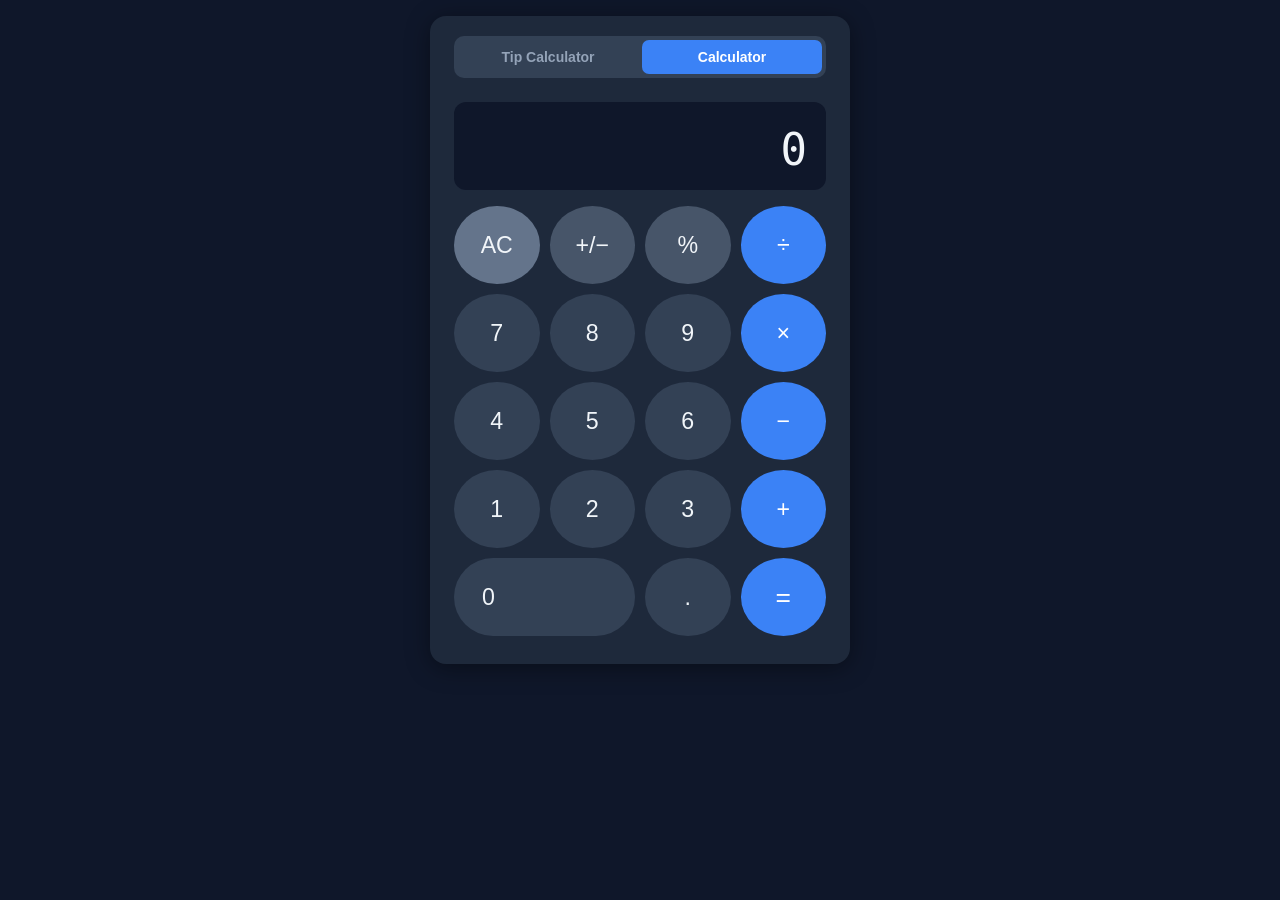
==== commit ae747fd0: "Iteration: tipping_calculator" ====
--- a/index.html
+++ b/index.html
@@ -13,42 +13,105 @@
 <body>
   <div class="container">
     <main class="card">
-      <div class="tip-panel-inner">
-        <div class="input-group">
-          <label for="bill-amount">Bill Amount</label>
-          <div class="input-wrapper">
-            <span class="currency-symbol">$</span>
-            <input
-              type="number"
-              id="bill-amount"
-              placeholder="0.00"
-              min="0.01"
-              step="0.01"
-              inputmode="decimal"
-              autocomplete="off"
-            >
+      <!-- Mode Toggle -->
+      <div class="mode-toggle-bar">
+        <button class="mode-tab" id="tab-tip" data-mode="tip">Tip Calculator</button>
+        <button class="mode-tab active" id="tab-calc" data-mode="calc">Calculator</button>
+      </div>
+
+      <!-- Tip Calculator Panel (hidden by default) -->
+      <div id="tip-panel" class="hidden">
+        <div class="tip-panel-inner">
+          <div class="input-group">
+            <label for="bill-amount">Bill Amount</label>
+            <div class="input-wrapper">
+              <span class="currency-symbol">$</span>
+              <input
+                type="number"
+                id="bill-amount"
+                placeholder="0.00"
+                min="0.01"
+                step="0.01"
+                inputmode="decimal"
+                autocomplete="off"
+              >
+            </div>
           </div>
+
+          <div class="tip-buttons-group">
+            <p class="tip-label">Select Tip</p>
+            <div class="tip-buttons">
+              <button class="tip-btn" data-tip="10">10%</button>
+              <button class="tip-btn" data-tip="20">20%</button>
+              <button class="tip-btn" data-tip="30">30%</button>
+            </div>
+          </div>
+
+          <div class="input-group">
+            <label for="num-people">Number of People</label>
+            <div class="input-wrapper">
+              <input
+                type="number"
+                id="num-people"
+                value="1"
+                min="1"
+                step="1"
+                inputmode="numeric"
+                autocomplete="off"
+              >
+            </div>
+          </div>
+
+          <div class="results">
+            <div class="result-row">
+              <span class="result-label">Tip Amount</span>
+              <span class="result-value" id="tip-amount">&mdash;</span>
+            </div>
+            <div class="result-divider"></div>
+            <div class="result-row">
+              <span class="result-label">New Total</span>
+              <span class="result-value" id="new-total">&mdash;</span>
+            </div>
+            <div class="result-divider"></div>
+            <div class="result-row">
+              <span class="result-label">Per Person</span>
+              <span class="result-value" id="per-person">&mdash;</span>
+            </div>
+          </div>
+
+          <button class="clear-btn" id="clear-btn">Clear</button>
         </div>
+      </div>
 
-        <div class="tip-buttons-group">
-          <p class="tip-label">Select Tip</p>
-          <div class="tip-buttons">
-            <button class="tip-btn" data-tip="10">10%</button>
-            <button class="tip-btn" data-tip="20">20%</button>
-            <button class="tip-btn" data-tip="30">30%</button>
-          </div>
+      <!-- Basic Calculator Panel (visible by default) -->
+      <div id="calc-panel">
+        <div class="calc-display-wrapper">
+          <div class="calc-display" id="calc-display">0</div>
         </div>
+        <div class="calc-grid">
+          <button class="calc-btn calc-ac" data-action="ac">AC</button>
+          <button class="calc-btn calc-op" data-action="op" data-op="negate">+/−</button>
+          <button class="calc-btn calc-op" data-action="op" data-op="percent">%</button>
+          <button class="calc-btn calc-op calc-op-main" data-action="op" data-op="÷">÷</button>
 
-        <div class="results">
-          <div class="result-row">
-            <span class="result-label">Tip Amount</span>
-            <span class="result-value" id="tip-amount">&mdash;</span>
-          </div>
-          <div class="result-divider"></div>
-          <div class="result-row">
-            <span class="result-label">New Total</span>
-            <span class="result-value" id="new-total">&mdash;</span>
-          </div>
+          <button class="calc-btn calc-digit" data-action="digit" data-digit="7">7</button>
+          <button class="calc-btn calc-digit" data-action="digit" data-digit="8">8</button>
+          <button class="calc-btn calc-digit" data-action="digit" data-digit="9">9</button>
+          <button class="calc-btn calc-op calc-op-main" data-action="op" data-op="×">×</button>
+
+          <button class="calc-btn calc-digit" data-action="digit" data-digit="4">4</button>
+          <button class="calc-btn calc-digit" data-action="digit" data-digit="5">5</button>
+          <button class="calc-btn calc-digit" data-action="digit" data-digit="6">6</button>
+          <button class="calc-btn calc-op calc-op-main" data-action="op" data-op="−">−</button>
+
+          <button class="calc-btn calc-digit" data-action="digit" data-digit="1">1</button>
+          <button class="calc-btn calc-digit" data-action="digit" data-digit="2">2</button>
+          <button class="calc-btn calc-digit" data-action="digit" data-digit="3">3</button>
+          <button class="calc-btn calc-op calc-op-main" data-action="op" data-op="+">+</button>
+
+          <button class="calc-btn calc-digit calc-zero" data-action="digit" data-digit="0">0</button>
+          <button class="calc-btn calc-digit" data-action="decimal">.</button>
+          <button class="calc-btn calc-equals" data-action="equals">=</button>
         </div>
       </div>
     </main>
--- a/styles.css
+++ b/styles.css
@@ -20,13 +20,32 @@
   --color-tip-btn-border: #bfdbfe;
   --color-tip-btn-hover: #dbeafe;
   --color-tip-btn-hover-border: #93c5fd;
+  --color-clear-btn-bg: #f1f5f9;
+  --color-clear-btn-border: #cbd5e1;
+  --color-clear-btn-text: #475569;
+  --color-clear-btn-hover: #e2e8f0;
   --color-input-bg: #f8fafc;
   --color-input-focus-bg: #ffffff;
   --color-placeholder: #cbd5e1;
-  --radius-card: 20px;
-  --radius-btn: 14px;
-  --radius-input: 14px;
-  --shadow-card: 0 4px 32px rgba(0, 0, 0, 0.10);
+  --color-calc-display-bg: #1e293b;
+  --color-calc-display-text: #f8fafc;
+  --color-calc-digit-bg: #e2e8f0;
+  --color-calc-digit-text: #1e293b;
+  --color-calc-digit-hover: #cbd5e1;
+  --color-calc-op-bg: #94a3b8;
+  --color-calc-op-text: #ffffff;
+  --color-calc-op-hover: #7c8fa6;
+  --color-calc-ac-bg: #64748b;
+  --color-calc-ac-text: #ffffff;
+  --color-calc-ac-hover: #475569;
+  --color-mode-tab-bg: #e2e8f0;
+  --color-mode-tab-text: #64748b;
+  --color-mode-tab-active-bg: #2563eb;
+  --color-mode-tab-active-text: #ffffff;
+  --radius-card: 16px;
+  --radius-btn: 10px;
+  --radius-input: 10px;
+  --shadow-card: 0 4px 24px rgba(0, 0, 0, 0.08);
   --font-family: -apple-system, BlinkMacSystemFont, 'Segoe UI', Roboto, Helvetica, Arial, sans-serif;
 }
 
@@ -46,10 +65,29 @@
   --color-tip-btn-border: #2563eb;
   --color-tip-btn-hover: #1d4ed8;
   --color-tip-btn-hover-border: #3b82f6;
+  --color-clear-btn-bg: #334155;
+  --color-clear-btn-border: #475569;
+  --color-clear-btn-text: #94a3b8;
+  --color-clear-btn-hover: #475569;
   --color-input-bg: #0f172a;
   --color-input-focus-bg: #1e293b;
   --color-placeholder: #475569;
-  --shadow-card: 0 4px 32px rgba(0, 0, 0, 0.5);
+  --color-calc-display-bg: #0f172a;
+  --color-calc-display-text: #f1f5f9;
+  --color-calc-digit-bg: #334155;
+  --color-calc-digit-text: #f1f5f9;
+  --color-calc-digit-hover: #475569;
+  --color-calc-op-bg: #475569;
+  --color-calc-op-text: #f1f5f9;
+  --color-calc-op-hover: #64748b;
+  --color-calc-ac-bg: #64748b;
+  --color-calc-ac-text: #f1f5f9;
+  --color-calc-ac-hover: #94a3b8;
+  --color-mode-tab-bg: #334155;
+  --color-mode-tab-text: #94a3b8;
+  --color-mode-tab-active-bg: #3b82f6;
+  --color-mode-tab-active-text: #ffffff;
+  --shadow-card: 0 4px 24px rgba(0, 0, 0, 0.4);
 }
 
 html, body {
@@ -62,52 +100,89 @@
   color: var(--color-text);
   min-height: 100vh;
   display: flex;
-  align-items: stretch;
+  align-items: flex-start;
   justify-content: center;
-  padding: 0;
-  margin: 0;
+  padding: 16px 16px 40px;
   transition: background-color 0.2s ease, color 0.2s ease;
 }
 
 .container {
   width: 100%;
-  max-width: 480px;
+  max-width: 420px;
   display: flex;
   flex-direction: column;
-  min-height: 100vh;
+  gap: 0;
 }
 
 .card {
   background: var(--color-card);
+  border-radius: var(--radius-card);
+  box-shadow: var(--shadow-card);
+  padding: 20px 24px 28px;
+  display: flex;
+  flex-direction: column;
+  gap: 0;
+}
+
+/* Mode Toggle */
+.mode-toggle-bar {
+  display: flex;
+  gap: 4px;
+  background: var(--color-mode-tab-bg);
+  border-radius: 10px;
+  padding: 4px;
+  margin-bottom: 24px;
+}
+
+.mode-tab {
   flex: 1;
+  padding: 9px 8px;
+  font-size: 0.875rem;
+  font-weight: 600;
+  color: var(--color-mode-tab-text);
+  background: transparent;
+  border: none;
+  border-radius: 7px;
+  cursor: pointer;
+  transition: background 0.15s ease, color 0.15s ease;
+  -webkit-tap-highlight-color: transparent;
+  touch-action: manipulation;
+}
+
+.mode-tab.active {
+  background: var(--color-mode-tab-active-bg);
+  color: var(--color-mode-tab-active-text);
+}
+
+.mode-tab:not(.active):hover {
+  color: var(--color-text);
+}
+
+/* Tip Panel */
+.tip-panel-inner {
   display: flex;
   flex-direction: column;
-  padding: 0;
-  min-height: 100vh;
-}
-
-/* Calculator panel inner */
-.tip-panel-inner {
-  flex: 1;
-  display: flex;
-  flex-direction: column;
-  gap: 32px;
-  padding: 40px 24px 48px;
+  gap: 24px;
+}
+
+/* Hidden utility */
+.hidden {
+  display: none !important;
 }
 
 /* Bill Input */
 .input-group {
   display: flex;
   flex-direction: column;
-  gap: 10px;
+  gap: 8px;
 }
 
 .input-group label {
-  font-size: 0.9rem;
-  font-weight: 700;
+  font-size: 0.875rem;
+  font-weight: 600;
   color: var(--color-text-secondary);
   text-transform: uppercase;
-  letter-spacing: 0.07em;
+  letter-spacing: 0.05em;
 }
 
 .input-wrapper {
@@ -118,9 +193,9 @@
 
 .currency-symbol {
   position: absolute;
-  left: 18px;
-  font-size: 1.5rem;
-  font-weight: 700;
+  left: 14px;
+  font-size: 1.25rem;
+  font-weight: 600;
   color: var(--color-text-secondary);
   pointer-events: none;
   user-select: none;
@@ -128,9 +203,9 @@
 
 #bill-amount {
   width: 100%;
-  padding: 20px 18px 20px 42px;
-  font-size: 2rem;
-  font-weight: 700;
+  padding: 14px 14px 14px 34px;
+  font-size: 1.5rem;
+  font-weight: 600;
   color: var(--color-text);
   background: var(--color-input-bg);
   border: 2px solid var(--color-border);
@@ -156,38 +231,63 @@
   background: var(--color-input-focus-bg);
 }
 
+/* Number of People input */
+#num-people {
+  width: 100%;
+  padding: 12px 14px;
+  font-size: 1.25rem;
+  font-weight: 600;
+  color: var(--color-text);
+  background: var(--color-input-bg);
+  border: 2px solid var(--color-border);
+  border-radius: var(--radius-input);
+  outline: none;
+  transition: border-color 0.15s ease, background 0.15s ease;
+  -moz-appearance: textfield;
+}
+
+#num-people::-webkit-outer-spin-button,
+#num-people::-webkit-inner-spin-button {
+  -webkit-appearance: none;
+  margin: 0;
+}
+
+#num-people:focus {
+  border-color: var(--color-primary);
+  background: var(--color-input-focus-bg);
+}
+
 /* Tip Buttons */
 .tip-buttons-group {
   display: flex;
   flex-direction: column;
-  gap: 12px;
+  gap: 10px;
 }
 
 .tip-label {
-  font-size: 0.9rem;
-  font-weight: 700;
+  font-size: 0.875rem;
+  font-weight: 600;
   color: var(--color-text-secondary);
   text-transform: uppercase;
-  letter-spacing: 0.07em;
+  letter-spacing: 0.05em;
 }
 
 .tip-buttons {
   display: flex;
-  gap: 12px;
+  gap: 10px;
   width: 100%;
 }
 
 .tip-btn {
   flex: 1;
-  padding: 26px 8px;
-  font-size: 1.5rem;
-  font-weight: 800;
+  padding: 14px 8px;
+  font-size: 1.125rem;
+  font-weight: 700;
   color: var(--color-primary);
   background: var(--color-tip-btn-bg);
   border: 2px solid var(--color-tip-btn-border);
   border-radius: var(--radius-btn);
   cursor: pointer;
-  min-height: 80px;
   transition: background 0.15s ease, border-color 0.15s ease, color 0.15s ease, transform 0.1s ease;
   -webkit-tap-highlight-color: transparent;
   touch-action: manipulation;
@@ -200,7 +300,7 @@
 }
 
 .tip-btn:active {
-  transform: scale(0.96);
+  transform: scale(0.97);
 }
 
 .tip-btn.active {
@@ -217,7 +317,7 @@
 /* Results */
 .results {
   background: var(--color-result-bg);
-  border-radius: 16px;
+  border-radius: 12px;
   border: 1px solid var(--color-border);
   overflow: hidden;
 }
@@ -226,24 +326,24 @@
   display: flex;
   align-items: center;
   justify-content: space-between;
-  padding: 26px 28px;
+  padding: 16px 20px;
 }
 
 .result-divider {
   height: 1px;
   background: var(--color-divider);
-  margin: 0 28px;
+  margin: 0 20px;
 }
 
 .result-label {
-  font-size: 1.1rem;
-  font-weight: 600;
+  font-size: 0.9375rem;
+  font-weight: 500;
   color: var(--color-text-secondary);
 }
 
 .result-value {
-  font-size: 2rem;
-  font-weight: 800;
+  font-size: 1.375rem;
+  font-weight: 700;
   color: var(--color-text);
   letter-spacing: -0.02em;
 }
@@ -252,29 +352,177 @@
   color: var(--color-primary);
 }
 
+/* Clear Button */
+.clear-btn {
+  width: 100%;
+  padding: 13px;
+  font-size: 1rem;
+  font-weight: 600;
+  color: var(--color-clear-btn-text);
+  background: var(--color-clear-btn-bg);
+  border: 2px solid var(--color-clear-btn-border);
+  border-radius: var(--radius-btn);
+  cursor: pointer;
+  transition: background 0.15s ease, border-color 0.15s ease, color 0.15s ease;
+  -webkit-tap-highlight-color: transparent;
+  touch-action: manipulation;
+}
+
+.clear-btn:hover {
+  background: var(--color-clear-btn-hover);
+}
+
+.clear-btn:active {
+  transform: scale(0.98);
+}
+
+/* Basic Calculator Panel */
+#calc-panel {
+  display: flex;
+  flex-direction: column;
+  gap: 16px;
+}
+
+.calc-display-wrapper {
+  background: var(--color-calc-display-bg);
+  border-radius: 12px;
+  padding: 16px 20px;
+  min-height: 88px;
+  display: flex;
+  align-items: flex-end;
+  justify-content: flex-end;
+  overflow: hidden;
+}
+
+.calc-display {
+  font-size: 2.75rem;
+  font-weight: 300;
+  color: var(--color-calc-display-text);
+  font-family: -apple-system, BlinkMacSystemFont, 'SF Mono', 'Segoe UI', monospace;
+  letter-spacing: -0.02em;
+  word-break: break-all;
+  text-align: right;
+  line-height: 1.1;
+}
+
+.calc-grid {
+  display: grid;
+  grid-template-columns: repeat(4, 1fr);
+  gap: 10px;
+}
+
+.calc-btn {
+  padding: 0;
+  height: 78px;
+  font-size: 1.45rem;
+  font-weight: 500;
+  border: none;
+  border-radius: 50%;
+  cursor: pointer;
+  transition: background 0.1s ease, transform 0.08s ease;
+  -webkit-tap-highlight-color: transparent;
+  touch-action: manipulation;
+  display: flex;
+  align-items: center;
+  justify-content: center;
+}
+
+.calc-btn:active {
+  transform: scale(0.93);
+}
+
+.calc-digit {
+  background: var(--color-calc-digit-bg);
+  color: var(--color-calc-digit-text);
+}
+
+.calc-digit:hover {
+  background: var(--color-calc-digit-hover);
+}
+
+.calc-op {
+  background: var(--color-calc-op-bg);
+  color: var(--color-calc-op-text);
+}
+
+.calc-op:hover {
+  background: var(--color-calc-op-hover);
+}
+
+.calc-op-main {
+  background: var(--color-primary);
+  color: #ffffff;
+}
+
+.calc-op-main:hover {
+  background: var(--color-primary-hover);
+}
+
+.calc-op-main.active-op {
+  background: #ffffff;
+  color: var(--color-primary);
+}
+
+.calc-ac {
+  background: var(--color-calc-ac-bg);
+  color: var(--color-calc-ac-text);
+}
+
+.calc-ac:hover {
+  background: var(--color-calc-ac-hover);
+}
+
+.calc-equals {
+  background: var(--color-primary);
+  color: #ffffff;
+  font-size: 1.65rem;
+}
+
+.calc-equals:hover {
+  background: var(--color-primary-hover);
+}
+
+/* Zero button spans 2 columns */
+.calc-zero {
+  grid-column: span 2;
+  border-radius: 39px;
+  justify-content: flex-start;
+  padding-left: 28px;
+}
+
 /* Responsive — narrow mobile */
 @media (max-width: 360px) {
+  .card {
+    padding: 16px 14px 22px;
+  }
+
   .tip-panel-inner {
-    gap: 24px;
-    padding: 28px 16px 36px;
+    gap: 18px;
   }
 
   .tip-btn {
+    font-size: 1rem;
+    padding: 12px 4px;
+  }
+
+  #bill-amount {
     font-size: 1.25rem;
-    padding: 20px 4px;
-    min-height: 68px;
-  }
-
-  #bill-amount {
-    font-size: 1.6rem;
-    padding: 16px 14px 16px 38px;
   }
 
   .result-value {
-    font-size: 1.6rem;
-  }
-
-  .result-row {
-    padding: 20px 20px;
-  }
-}
+    font-size: 1.2rem;
+  }
+
+  .calc-btn {
+    height: 66px;
+    font-size: 1.25rem;
+  }
+
+  .calc-display {
+    font-size: 2.25rem;
+  }
+
+  .calc-equals {
+    font-size: 1.4rem;
+  }
+}
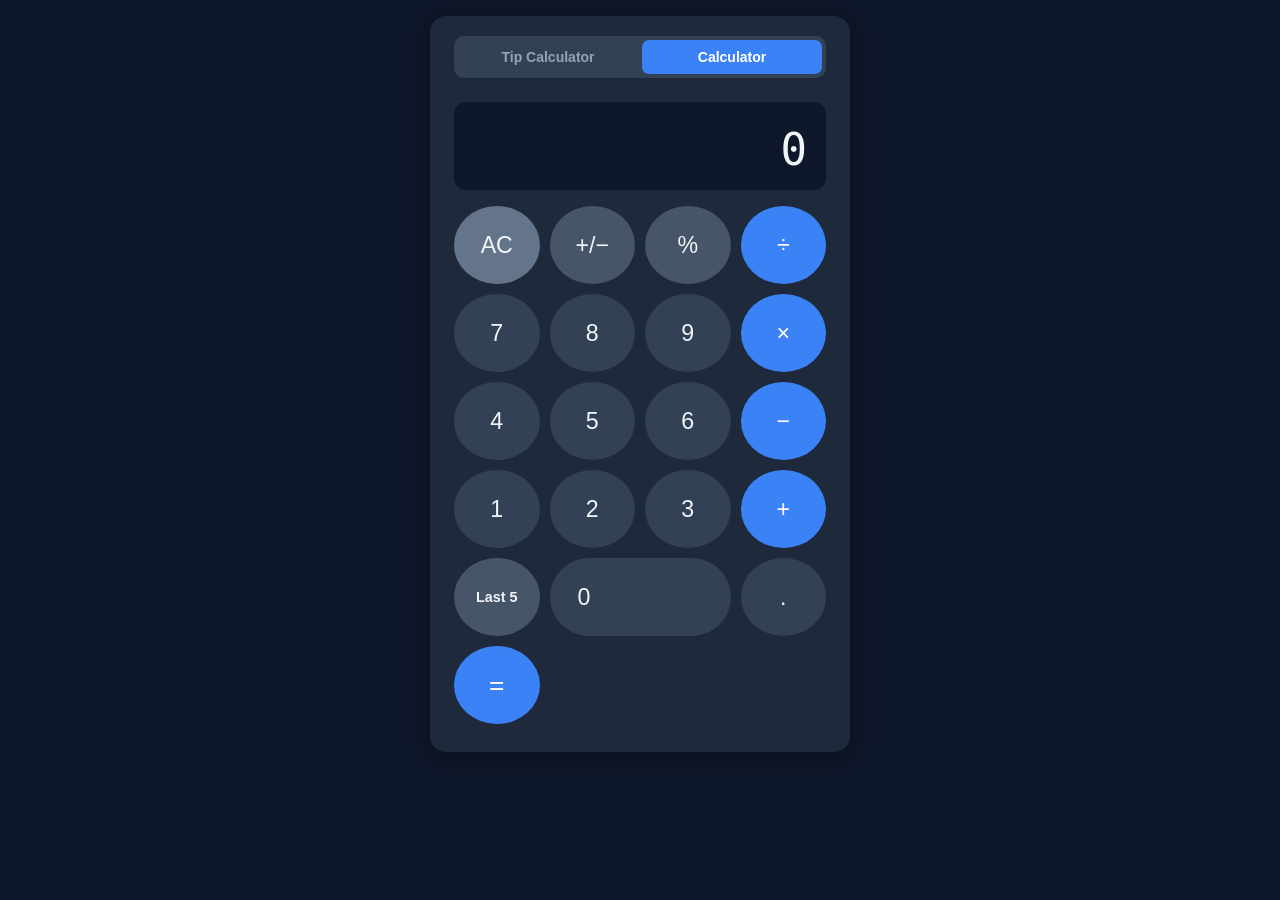
==== commit 03bb8d92: "Iteration: tipping_calculator" ====
--- a/index.html
+++ b/index.html
@@ -88,6 +88,15 @@
         <div class="calc-display-wrapper">
           <div class="calc-display" id="calc-display">0</div>
         </div>
+
+        <!-- History Panel (hidden by default, toggled by Last 5 button) -->
+        <div id="calc-history-panel" class="calc-history-panel hidden">
+          <div class="calc-history-header">Recent Calculations</div>
+          <ul class="calc-history-list" id="calc-history-list">
+            <li class="calc-history-empty">No calculations yet</li>
+          </ul>
+        </div>
+
         <div class="calc-grid">
           <button class="calc-btn calc-ac" data-action="ac">AC</button>
           <button class="calc-btn calc-op" data-action="op" data-op="negate">+/−</button>
@@ -109,6 +118,7 @@
           <button class="calc-btn calc-digit" data-action="digit" data-digit="3">3</button>
           <button class="calc-btn calc-op calc-op-main" data-action="op" data-op="+">+</button>
 
+          <button class="calc-btn calc-history-btn" id="calc-history-btn" data-action="history">Last 5</button>
           <button class="calc-btn calc-digit calc-zero" data-action="digit" data-digit="0">0</button>
           <button class="calc-btn calc-digit" data-action="decimal">.</button>
           <button class="calc-btn calc-equals" data-action="equals">=</button>
--- a/styles.css
+++ b/styles.css
@@ -42,6 +42,14 @@
   --color-mode-tab-text: #64748b;
   --color-mode-tab-active-bg: #2563eb;
   --color-mode-tab-active-text: #ffffff;
+  --color-history-bg: #f1f5f9;
+  --color-history-border: #e2e8f0;
+  --color-history-text: #1e293b;
+  --color-history-text-secondary: #64748b;
+  --color-history-item-border: #e2e8f0;
+  --color-calc-history-btn-bg: #64748b;
+  --color-calc-history-btn-text: #ffffff;
+  --color-calc-history-btn-hover: #475569;
   --radius-card: 16px;
   --radius-btn: 10px;
   --radius-input: 10px;
@@ -87,6 +95,14 @@
   --color-mode-tab-text: #94a3b8;
   --color-mode-tab-active-bg: #3b82f6;
   --color-mode-tab-active-text: #ffffff;
+  --color-history-bg: #0f172a;
+  --color-history-border: #334155;
+  --color-history-text: #f1f5f9;
+  --color-history-text-secondary: #94a3b8;
+  --color-history-item-border: #334155;
+  --color-calc-history-btn-bg: #475569;
+  --color-calc-history-btn-text: #f1f5f9;
+  --color-calc-history-btn-hover: #64748b;
   --shadow-card: 0 4px 24px rgba(0, 0, 0, 0.4);
 }
 
@@ -405,6 +421,68 @@
   line-height: 1.1;
 }
 
+/* History Panel */
+.calc-history-panel {
+  background: var(--color-history-bg);
+  border: 1px solid var(--color-history-border);
+  border-radius: 12px;
+  overflow: hidden;
+}
+
+.calc-history-header {
+  font-size: 0.75rem;
+  font-weight: 700;
+  text-transform: uppercase;
+  letter-spacing: 0.07em;
+  color: var(--color-history-text-secondary);
+  padding: 10px 16px 8px;
+  border-bottom: 1px solid var(--color-history-item-border);
+}
+
+.calc-history-list {
+  list-style: none;
+  margin: 0;
+  padding: 0;
+}
+
+.calc-history-list li {
+  padding: 10px 16px;
+  border-bottom: 1px solid var(--color-history-item-border);
+  display: flex;
+  justify-content: space-between;
+  align-items: baseline;
+  gap: 8px;
+}
+
+.calc-history-list li:last-child {
+  border-bottom: none;
+}
+
+.calc-history-empty {
+  color: var(--color-history-text-secondary) !important;
+  font-size: 0.875rem;
+  font-style: italic;
+  justify-content: center !important;
+}
+
+.calc-history-expr {
+  font-size: 0.875rem;
+  color: var(--color-history-text-secondary);
+  flex: 1;
+  min-width: 0;
+  overflow: hidden;
+  text-overflow: ellipsis;
+  white-space: nowrap;
+}
+
+.calc-history-result {
+  font-size: 1rem;
+  font-weight: 700;
+  color: var(--color-primary);
+  white-space: nowrap;
+  flex-shrink: 0;
+}
+
 .calc-grid {
   display: grid;
   grid-template-columns: repeat(4, 1fr);
@@ -482,6 +560,24 @@
   background: var(--color-primary-hover);
 }
 
+/* History button */
+.calc-history-btn {
+  background: var(--color-calc-history-btn-bg);
+  color: var(--color-calc-history-btn-text);
+  font-size: 0.9rem;
+  font-weight: 700;
+  border-radius: 50%;
+}
+
+.calc-history-btn:hover {
+  background: var(--color-calc-history-btn-hover);
+}
+
+.calc-history-btn.history-open {
+  background: var(--color-primary);
+  color: #ffffff;
+}
+
 /* Zero button spans 2 columns */
 .calc-zero {
   grid-column: span 2;
@@ -525,4 +621,8 @@
   .calc-equals {
     font-size: 1.4rem;
   }
-}
+
+  .calc-history-btn {
+    font-size: 0.78rem;
+  }
+}
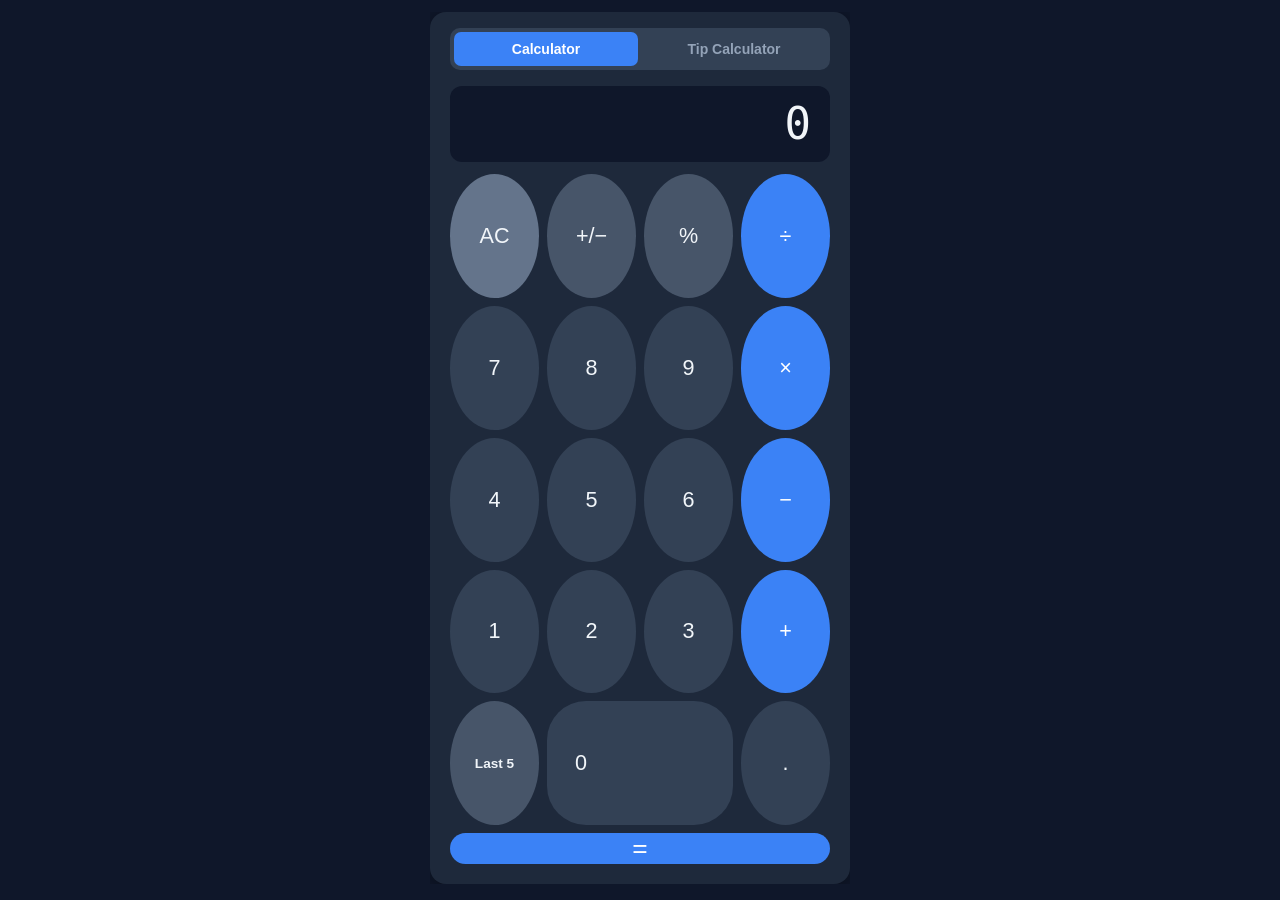
==== commit e4d8b9bd: "Iteration: tipping_calculator" ====
--- a/index.html
+++ b/index.html
@@ -2,21 +2,57 @@
 <html lang="en" data-theme="dark">
 <head>
   <meta charset="UTF-8">
-  <meta name="viewport" content="width=device-width, initial-scale=1.0">
+  <meta name="viewport" content="width=device-width, initial-scale=1.0, maximum-scale=1, user-scalable=no">
   <meta name="mobile-web-app-capable" content="yes">
   <meta name="apple-mobile-web-app-capable" content="yes">
   <meta name="apple-mobile-web-app-status-bar-style" content="default">
   <title>Tip Calculator</title>
   <link rel="manifest" href="pwa_manifest.json">
+  <link rel="icon" type="image/svg+xml" href="favicon.svg">
+  <link rel="apple-touch-icon" href="icon-192.png">
   <link rel="stylesheet" href="styles.css">
 </head>
 <body>
   <div class="container">
     <main class="card">
-      <!-- Mode Toggle -->
+      <!-- Mode Toggle: Calculator (left), Tip Calculator (right) -->
       <div class="mode-toggle-bar">
+        <button class="mode-tab active" id="tab-calc" data-mode="calc">Calculator</button>
         <button class="mode-tab" id="tab-tip" data-mode="tip">Tip Calculator</button>
-        <button class="mode-tab active" id="tab-calc" data-mode="calc">Calculator</button>
+      </div>
+
+      <!-- Basic Calculator Panel (visible by default) -->
+      <div id="calc-panel">
+        <div class="calc-display-wrapper">
+          <div class="calc-display" id="calc-display">0</div>
+        </div>
+
+        <div class="calc-grid">
+          <button class="calc-btn calc-ac" data-action="ac">AC</button>
+          <button class="calc-btn calc-op" data-action="op" data-op="negate">+/−</button>
+          <button class="calc-btn calc-op" data-action="op" data-op="percent">%</button>
+          <button class="calc-btn calc-op calc-op-main" data-action="op" data-op="÷">÷</button>
+
+          <button class="calc-btn calc-digit" data-action="digit" data-digit="7">7</button>
+          <button class="calc-btn calc-digit" data-action="digit" data-digit="8">8</button>
+          <button class="calc-btn calc-digit" data-action="digit" data-digit="9">9</button>
+          <button class="calc-btn calc-op calc-op-main" data-action="op" data-op="×">×</button>
+
+          <button class="calc-btn calc-digit" data-action="digit" data-digit="4">4</button>
+          <button class="calc-btn calc-digit" data-action="digit" data-digit="5">5</button>
+          <button class="calc-btn calc-digit" data-action="digit" data-digit="6">6</button>
+          <button class="calc-btn calc-op calc-op-main" data-action="op" data-op="−">−</button>
+
+          <button class="calc-btn calc-digit" data-action="digit" data-digit="1">1</button>
+          <button class="calc-btn calc-digit" data-action="digit" data-digit="2">2</button>
+          <button class="calc-btn calc-digit" data-action="digit" data-digit="3">3</button>
+          <button class="calc-btn calc-op calc-op-main" data-action="op" data-op="+">+</button>
+
+          <button class="calc-btn calc-history-btn" id="calc-history-btn" data-action="history">Last 5</button>
+          <button class="calc-btn calc-digit calc-zero" data-action="digit" data-digit="0">0</button>
+          <button class="calc-btn calc-digit" data-action="decimal">.</button>
+          <button class="calc-btn calc-equals calc-equals-full" data-action="equals">=</button>
+        </div>
       </div>
 
       <!-- Tip Calculator Panel (hidden by default) -->
@@ -82,49 +118,21 @@
           <button class="clear-btn" id="clear-btn">Clear</button>
         </div>
       </div>
+    </main>
+  </div>
 
-      <!-- Basic Calculator Panel (visible by default) -->
-      <div id="calc-panel">
-        <div class="calc-display-wrapper">
-          <div class="calc-display" id="calc-display">0</div>
-        </div>
-
-        <!-- History Panel (hidden by default, toggled by Last 5 button) -->
-        <div id="calc-history-panel" class="calc-history-panel hidden">
-          <div class="calc-history-header">Recent Calculations</div>
-          <ul class="calc-history-list" id="calc-history-list">
-            <li class="calc-history-empty">No calculations yet</li>
-          </ul>
-        </div>
-
-        <div class="calc-grid">
-          <button class="calc-btn calc-ac" data-action="ac">AC</button>
-          <button class="calc-btn calc-op" data-action="op" data-op="negate">+/−</button>
-          <button class="calc-btn calc-op" data-action="op" data-op="percent">%</button>
-          <button class="calc-btn calc-op calc-op-main" data-action="op" data-op="÷">÷</button>
-
-          <button class="calc-btn calc-digit" data-action="digit" data-digit="7">7</button>
-          <button class="calc-btn calc-digit" data-action="digit" data-digit="8">8</button>
-          <button class="calc-btn calc-digit" data-action="digit" data-digit="9">9</button>
-          <button class="calc-btn calc-op calc-op-main" data-action="op" data-op="×">×</button>
-
-          <button class="calc-btn calc-digit" data-action="digit" data-digit="4">4</button>
-          <button class="calc-btn calc-digit" data-action="digit" data-digit="5">5</button>
-          <button class="calc-btn calc-digit" data-action="digit" data-digit="6">6</button>
-          <button class="calc-btn calc-op calc-op-main" data-action="op" data-op="−">−</button>
-
-          <button class="calc-btn calc-digit" data-action="digit" data-digit="1">1</button>
-          <button class="calc-btn calc-digit" data-action="digit" data-digit="2">2</button>
-          <button class="calc-btn calc-digit" data-action="digit" data-digit="3">3</button>
-          <button class="calc-btn calc-op calc-op-main" data-action="op" data-op="+">+</button>
-
-          <button class="calc-btn calc-history-btn" id="calc-history-btn" data-action="history">Last 5</button>
-          <button class="calc-btn calc-digit calc-zero" data-action="digit" data-digit="0">0</button>
-          <button class="calc-btn calc-digit" data-action="decimal">.</button>
-          <button class="calc-btn calc-equals" data-action="equals">=</button>
-        </div>
+  <!-- History Overlay Popup -->
+  <div id="history-overlay" class="history-overlay hidden" aria-modal="true" role="dialog" aria-label="Recent Calculations">
+    <div class="history-backdrop" id="history-backdrop"></div>
+    <div class="history-popup">
+      <div class="history-popup-header">
+        <span class="history-popup-title">Recent Calculations</span>
+        <button class="history-popup-close" id="history-popup-close" aria-label="Close">&times;</button>
       </div>
-    </main>
+      <ul class="calc-history-list" id="calc-history-list">
+        <li class="calc-history-empty">No calculations yet</li>
+      </ul>
+    </div>
   </div>
 
   <script src="app.js"></script>
--- a/styles.css
+++ b/styles.css
@@ -38,8 +38,8 @@
   --color-calc-ac-bg: #64748b;
   --color-calc-ac-text: #ffffff;
   --color-calc-ac-hover: #475569;
-  --color-mode-tab-bg: #e2e8f0;
-  --color-mode-tab-text: #64748b;
+  --color-mode-tab-bg: #334155;
+  --color-mode-tab-text: #94a3b8;
   --color-mode-tab-active-bg: #2563eb;
   --color-mode-tab-active-text: #ffffff;
   --color-history-bg: #f1f5f9;
@@ -95,7 +95,7 @@
   --color-mode-tab-text: #94a3b8;
   --color-mode-tab-active-bg: #3b82f6;
   --color-mode-tab-active-text: #ffffff;
-  --color-history-bg: #0f172a;
+  --color-history-bg: #1e293b;
   --color-history-border: #334155;
   --color-history-text: #f1f5f9;
   --color-history-text-secondary: #94a3b8;
@@ -106,38 +106,48 @@
   --shadow-card: 0 4px 24px rgba(0, 0, 0, 0.4);
 }
 
+/* Lock viewport — no scrolling ever */
 html, body {
   height: 100%;
+  overflow: hidden;
+  touch-action: none;
+  overscroll-behavior: none;
 }
 
 body {
   font-family: var(--font-family);
   background-color: var(--color-bg);
   color: var(--color-text);
-  min-height: 100vh;
+  height: 100%;
+  max-height: 100vh;
   display: flex;
   align-items: flex-start;
   justify-content: center;
-  padding: 16px 16px 40px;
+  padding: 12px 16px 16px;
   transition: background-color 0.2s ease, color 0.2s ease;
+  overflow: hidden;
 }
 
 .container {
   width: 100%;
   max-width: 420px;
+  height: 100%;
+  max-height: 100vh;
   display: flex;
   flex-direction: column;
-  gap: 0;
+  overflow: hidden;
 }
 
 .card {
   background: var(--color-card);
   border-radius: var(--radius-card);
   box-shadow: var(--shadow-card);
-  padding: 20px 24px 28px;
+  padding: 16px 20px 20px;
   display: flex;
   flex-direction: column;
-  gap: 0;
+  flex: 1;
+  min-height: 0;
+  overflow: hidden;
 }
 
 /* Mode Toggle */
@@ -147,7 +157,8 @@
   background: var(--color-mode-tab-bg);
   border-radius: 10px;
   padding: 4px;
-  margin-bottom: 24px;
+  margin-bottom: 16px;
+  flex-shrink: 0;
 }
 
 .mode-tab {
@@ -178,7 +189,10 @@
 .tip-panel-inner {
   display: flex;
   flex-direction: column;
-  gap: 24px;
+  gap: 20px;
+  flex: 1;
+  min-height: 0;
+  overflow: hidden;
 }
 
 /* Hidden utility */
@@ -191,6 +205,7 @@
   display: flex;
   flex-direction: column;
   gap: 8px;
+  flex-shrink: 0;
 }
 
 .input-group label {
@@ -278,6 +293,7 @@
   display: flex;
   flex-direction: column;
   gap: 10px;
+  flex-shrink: 0;
 }
 
 .tip-label {
@@ -336,13 +352,14 @@
   border-radius: 12px;
   border: 1px solid var(--color-border);
   overflow: hidden;
+  flex-shrink: 0;
 }
 
 .result-row {
   display: flex;
   align-items: center;
   justify-content: space-between;
-  padding: 16px 20px;
+  padding: 14px 20px;
 }
 
 .result-divider {
@@ -382,6 +399,7 @@
   transition: background 0.15s ease, border-color 0.15s ease, color 0.15s ease;
   -webkit-tap-highlight-color: transparent;
   touch-action: manipulation;
+  flex-shrink: 0;
 }
 
 .clear-btn:hover {
@@ -396,18 +414,30 @@
 #calc-panel {
   display: flex;
   flex-direction: column;
-  gap: 16px;
+  gap: 12px;
+  flex: 1;
+  min-height: 0;
+  overflow: hidden;
+}
+
+#tip-panel {
+  display: flex;
+  flex-direction: column;
+  flex: 1;
+  min-height: 0;
+  overflow: hidden;
 }
 
 .calc-display-wrapper {
   background: var(--color-calc-display-bg);
   border-radius: 12px;
-  padding: 16px 20px;
-  min-height: 88px;
+  padding: 14px 20px;
+  min-height: 76px;
   display: flex;
   align-items: flex-end;
   justify-content: flex-end;
   overflow: hidden;
+  flex-shrink: 0;
 }
 
 .calc-display {
@@ -421,78 +451,19 @@
   line-height: 1.1;
 }
 
-/* History Panel */
-.calc-history-panel {
-  background: var(--color-history-bg);
-  border: 1px solid var(--color-history-border);
-  border-radius: 12px;
-  overflow: hidden;
-}
-
-.calc-history-header {
-  font-size: 0.75rem;
-  font-weight: 700;
-  text-transform: uppercase;
-  letter-spacing: 0.07em;
-  color: var(--color-history-text-secondary);
-  padding: 10px 16px 8px;
-  border-bottom: 1px solid var(--color-history-item-border);
-}
-
-.calc-history-list {
-  list-style: none;
-  margin: 0;
-  padding: 0;
-}
-
-.calc-history-list li {
-  padding: 10px 16px;
-  border-bottom: 1px solid var(--color-history-item-border);
-  display: flex;
-  justify-content: space-between;
-  align-items: baseline;
-  gap: 8px;
-}
-
-.calc-history-list li:last-child {
-  border-bottom: none;
-}
-
-.calc-history-empty {
-  color: var(--color-history-text-secondary) !important;
-  font-size: 0.875rem;
-  font-style: italic;
-  justify-content: center !important;
-}
-
-.calc-history-expr {
-  font-size: 0.875rem;
-  color: var(--color-history-text-secondary);
-  flex: 1;
-  min-width: 0;
-  overflow: hidden;
-  text-overflow: ellipsis;
-  white-space: nowrap;
-}
-
-.calc-history-result {
-  font-size: 1rem;
-  font-weight: 700;
-  color: var(--color-primary);
-  white-space: nowrap;
-  flex-shrink: 0;
-}
-
+/* Calculator grid — fills remaining space */
 .calc-grid {
   display: grid;
   grid-template-columns: repeat(4, 1fr);
-  gap: 10px;
+  grid-template-rows: repeat(5, 1fr);
+  gap: 8px;
+  flex: 1;
+  min-height: 0;
 }
 
 .calc-btn {
   padding: 0;
-  height: 78px;
-  font-size: 1.45rem;
+  font-size: 1.35rem;
   font-weight: 500;
   border: none;
   border-radius: 50%;
@@ -503,6 +474,9 @@
   display: flex;
   align-items: center;
   justify-content: center;
+  width: 100%;
+  height: 100%;
+  min-height: 0;
 }
 
 .calc-btn:active {
@@ -550,6 +524,7 @@
   background: var(--color-calc-ac-hover);
 }
 
+/* Equals button — full width, spans all 4 columns */
 .calc-equals {
   background: var(--color-primary);
   color: #ffffff;
@@ -560,11 +535,17 @@
   background: var(--color-primary-hover);
 }
 
+.calc-equals-full {
+  grid-column: 1 / -1;
+  border-radius: 39px;
+  width: 100%;
+}
+
 /* History button */
 .calc-history-btn {
   background: var(--color-calc-history-btn-bg);
   color: var(--color-calc-history-btn-text);
-  font-size: 0.9rem;
+  font-size: 0.85rem;
   font-weight: 700;
   border-radius: 50%;
 }
@@ -586,14 +567,127 @@
   padding-left: 28px;
 }
 
+/* ── History Overlay Popup ── */
+.history-overlay {
+  position: fixed;
+  inset: 0;
+  z-index: 1000;
+  display: flex;
+  align-items: center;
+  justify-content: center;
+}
+
+.history-overlay.hidden {
+  display: none !important;
+}
+
+.history-backdrop {
+  position: absolute;
+  inset: 0;
+  background: rgba(0, 0, 0, 0.55);
+  backdrop-filter: blur(2px);
+  -webkit-backdrop-filter: blur(2px);
+}
+
+.history-popup {
+  position: relative;
+  z-index: 1001;
+  background: var(--color-history-bg);
+  border: 1px solid var(--color-history-border);
+  border-radius: 16px;
+  width: calc(100% - 48px);
+  max-width: 360px;
+  box-shadow: 0 8px 40px rgba(0, 0, 0, 0.4);
+  overflow: hidden;
+}
+
+.history-popup-header {
+  display: flex;
+  align-items: center;
+  justify-content: space-between;
+  padding: 14px 16px 12px;
+  border-bottom: 1px solid var(--color-history-item-border);
+}
+
+.history-popup-title {
+  font-size: 0.8125rem;
+  font-weight: 700;
+  text-transform: uppercase;
+  letter-spacing: 0.07em;
+  color: var(--color-history-text-secondary);
+}
+
+.history-popup-close {
+  background: none;
+  border: none;
+  color: var(--color-history-text-secondary);
+  font-size: 1.5rem;
+  line-height: 1;
+  cursor: pointer;
+  padding: 0 4px;
+  -webkit-tap-highlight-color: transparent;
+  touch-action: manipulation;
+  display: flex;
+  align-items: center;
+  justify-content: center;
+}
+
+.history-popup-close:hover {
+  color: var(--color-history-text);
+}
+
+.calc-history-list {
+  list-style: none;
+  margin: 0;
+  padding: 0;
+}
+
+.calc-history-list li {
+  padding: 12px 16px;
+  border-bottom: 1px solid var(--color-history-item-border);
+  display: flex;
+  justify-content: space-between;
+  align-items: baseline;
+  gap: 8px;
+}
+
+.calc-history-list li:last-child {
+  border-bottom: none;
+}
+
+.calc-history-empty {
+  color: var(--color-history-text-secondary) !important;
+  font-size: 0.875rem;
+  font-style: italic;
+  justify-content: center !important;
+}
+
+.calc-history-expr {
+  font-size: 0.875rem;
+  color: var(--color-history-text-secondary);
+  flex: 1;
+  min-width: 0;
+  overflow: hidden;
+  text-overflow: ellipsis;
+  white-space: nowrap;
+}
+
+.calc-history-result {
+  font-size: 1rem;
+  font-weight: 700;
+  color: var(--color-primary);
+  white-space: nowrap;
+  flex-shrink: 0;
+}
+
 /* Responsive — narrow mobile */
 @media (max-width: 360px) {
   .card {
-    padding: 16px 14px 22px;
+    padding: 12px 12px 14px;
   }
 
   .tip-panel-inner {
-    gap: 18px;
+    gap: 14px;
   }
 
   .tip-btn {
@@ -610,8 +704,7 @@
   }
 
   .calc-btn {
-    height: 66px;
-    font-size: 1.25rem;
+    font-size: 1.15rem;
   }
 
   .calc-display {
@@ -623,6 +716,6 @@
   }
 
   .calc-history-btn {
-    font-size: 0.78rem;
-  }
-}
+    font-size: 0.72rem;
+  }
+}
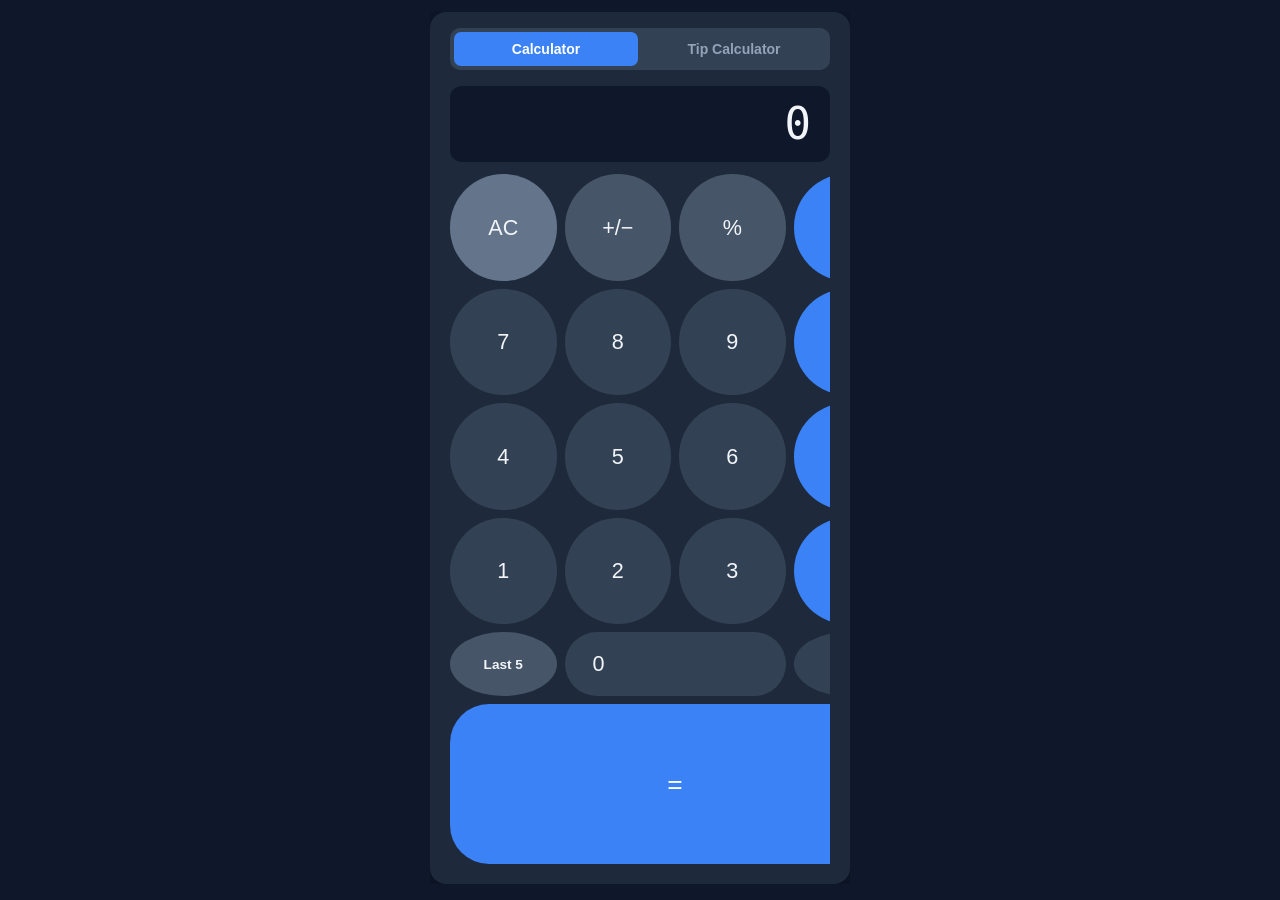
==== commit 6f9718d2: "Iteration: tipping_calculator" ====
--- a/index.html
+++ b/index.html
@@ -27,30 +27,46 @@
           <div class="calc-display" id="calc-display">0</div>
         </div>
 
+        <!--
+          Grid layout — 6 rows:
+            Row 1: AC  +/−  %  ÷
+            Row 2: 7   8    9  ×
+            Row 3: 4   5    6  −
+            Row 4: 1   2    3  +
+            Row 5: Last5  0(span2)  .      ← short row (0.6fr)
+            Row 6: =  =  =  =              ← tall row (1.5fr), full width
+        -->
         <div class="calc-grid">
+          <!-- Row 1 -->
           <button class="calc-btn calc-ac" data-action="ac">AC</button>
           <button class="calc-btn calc-op" data-action="op" data-op="negate">+/−</button>
           <button class="calc-btn calc-op" data-action="op" data-op="percent">%</button>
           <button class="calc-btn calc-op calc-op-main" data-action="op" data-op="÷">÷</button>
 
+          <!-- Row 2 -->
           <button class="calc-btn calc-digit" data-action="digit" data-digit="7">7</button>
           <button class="calc-btn calc-digit" data-action="digit" data-digit="8">8</button>
           <button class="calc-btn calc-digit" data-action="digit" data-digit="9">9</button>
           <button class="calc-btn calc-op calc-op-main" data-action="op" data-op="×">×</button>
 
+          <!-- Row 3 -->
           <button class="calc-btn calc-digit" data-action="digit" data-digit="4">4</button>
           <button class="calc-btn calc-digit" data-action="digit" data-digit="5">5</button>
           <button class="calc-btn calc-digit" data-action="digit" data-digit="6">6</button>
           <button class="calc-btn calc-op calc-op-main" data-action="op" data-op="−">−</button>
 
+          <!-- Row 4 -->
           <button class="calc-btn calc-digit" data-action="digit" data-digit="1">1</button>
           <button class="calc-btn calc-digit" data-action="digit" data-digit="2">2</button>
           <button class="calc-btn calc-digit" data-action="digit" data-digit="3">3</button>
           <button class="calc-btn calc-op calc-op-main" data-action="op" data-op="+">+</button>
 
+          <!-- Row 5 (short): Last 5 | 0 (span 2) | . -->
           <button class="calc-btn calc-history-btn" id="calc-history-btn" data-action="history">Last 5</button>
           <button class="calc-btn calc-digit calc-zero" data-action="digit" data-digit="0">0</button>
           <button class="calc-btn calc-digit" data-action="decimal">.</button>
+
+          <!-- Row 6 (tall): equals spans all 4 columns -->
           <button class="calc-btn calc-equals calc-equals-full" data-action="equals">=</button>
         </div>
       </div>
--- a/styles.css
+++ b/styles.css
@@ -451,16 +451,26 @@
   line-height: 1.1;
 }
 
-/* Calculator grid — fills remaining space */
+/*
+ * Calculator grid — 6 rows:
+ *   rows 1–4: normal button rows (1fr each)
+ *   row 5:    "Last 5" + zero + decimal — shorter row (0.6fr)
+ *   row 6:    equals — taller row (1.5fr)
+ *
+ * Standard digit/operator buttons use aspect-ratio: 1/1 so they
+ * render as circles regardless of row height.
+ * The equals button overrides aspect-ratio so it stays rectangular.
+ */
 .calc-grid {
   display: grid;
   grid-template-columns: repeat(4, 1fr);
-  grid-template-rows: repeat(5, 1fr);
+  grid-template-rows: repeat(4, 1fr) 0.6fr 1.5fr;
   gap: 8px;
   flex: 1;
   min-height: 0;
 }
 
+/* Base button styles */
 .calc-btn {
   padding: 0;
   font-size: 1.35rem;
@@ -474,9 +484,14 @@
   display: flex;
   align-items: center;
   justify-content: center;
+  /* Enforce square/circular shape for all standard buttons */
   width: 100%;
   height: 100%;
   min-height: 0;
+  aspect-ratio: 1 / 1;
+  /* Center within the grid cell */
+  justify-self: center;
+  align-self: center;
 }
 
 .calc-btn:active {
@@ -524,7 +539,12 @@
   background: var(--color-calc-ac-hover);
 }
 
-/* Equals button — full width, spans all 4 columns */
+/*
+ * Equals button — full width, spans all 4 columns in its own row.
+ * Override aspect-ratio so it stays a wide rectangle, not a circle.
+ * Override border-radius so it looks like a pill/rectangle.
+ * Override justify-self/align-self so it fills the full cell width.
+ */
 .calc-equals {
   background: var(--color-primary);
   color: #ffffff;
@@ -538,10 +558,15 @@
 .calc-equals-full {
   grid-column: 1 / -1;
   border-radius: 39px;
+  /* Override the circular aspect-ratio from .calc-btn */
+  aspect-ratio: unset;
   width: 100%;
-}
-
-/* History button */
+  height: 100%;
+  justify-self: stretch;
+  align-self: stretch;
+}
+
+/* History button — in the short row; keep circular */
 .calc-history-btn {
   background: var(--color-calc-history-btn-bg);
   color: var(--color-calc-history-btn-text);
@@ -559,12 +584,20 @@
   color: #ffffff;
 }
 
-/* Zero button spans 2 columns */
+/*
+ * Zero button — spans 2 columns in the short row.
+ * Override aspect-ratio so it stays a wide pill shape.
+ */
 .calc-zero {
   grid-column: span 2;
   border-radius: 39px;
   justify-content: flex-start;
   padding-left: 28px;
+  aspect-ratio: unset;
+  width: 100%;
+  height: 100%;
+  justify-self: stretch;
+  align-self: stretch;
 }
 
 /* ── History Overlay Popup ── */
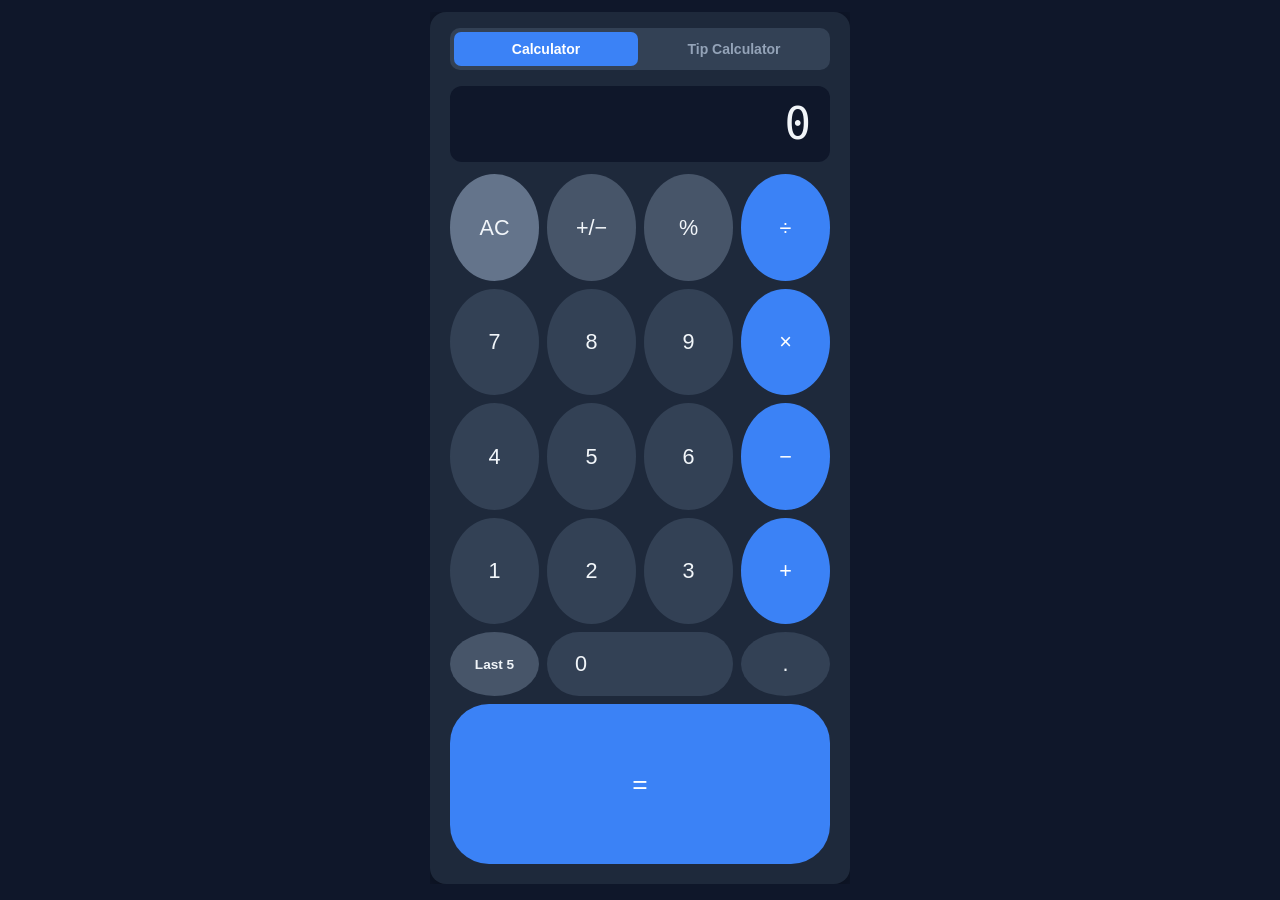
==== commit 42d8549c: "Iteration: tipping_calculator" ====
--- a/index.html
+++ b/index.html
@@ -2,7 +2,7 @@
 <html lang="en" data-theme="dark">
 <head>
   <meta charset="UTF-8">
-  <meta name="viewport" content="width=device-width, initial-scale=1.0, maximum-scale=1, user-scalable=no">
+  <meta name="viewport" content="width=device-width, initial-scale=1.0">
   <meta name="mobile-web-app-capable" content="yes">
   <meta name="apple-mobile-web-app-capable" content="yes">
   <meta name="apple-mobile-web-app-status-bar-style" content="default">
--- a/styles.css
+++ b/styles.css
@@ -110,6 +110,7 @@
 html, body {
   height: 100%;
   overflow: hidden;
+  overflow-x: hidden;
   touch-action: none;
   overscroll-behavior: none;
 }
@@ -120,12 +121,15 @@
   color: var(--color-text);
   height: 100%;
   max-height: 100vh;
+  width: 100%;
+  max-width: 100vw;
   display: flex;
   align-items: flex-start;
   justify-content: center;
   padding: 12px 16px 16px;
   transition: background-color 0.2s ease, color 0.2s ease;
   overflow: hidden;
+  overflow-x: hidden;
 }
 
 .container {
@@ -136,6 +140,7 @@
   display: flex;
   flex-direction: column;
   overflow: hidden;
+  min-width: 0;
 }
 
 .card {
@@ -147,7 +152,9 @@
   flex-direction: column;
   flex: 1;
   min-height: 0;
-  overflow: hidden;
+  min-width: 0;
+  overflow: hidden;
+  width: 100%;
 }
 
 /* Mode Toggle */
@@ -159,10 +166,14 @@
   padding: 4px;
   margin-bottom: 16px;
   flex-shrink: 0;
+  width: 100%;
+  min-width: 0;
+  box-sizing: border-box;
 }
 
 .mode-tab {
   flex: 1;
+  min-width: 0;
   padding: 9px 8px;
   font-size: 0.875rem;
   font-weight: 600;
@@ -174,6 +185,9 @@
   transition: background 0.15s ease, color 0.15s ease;
   -webkit-tap-highlight-color: transparent;
   touch-action: manipulation;
+  white-space: nowrap;
+  overflow: hidden;
+  text-overflow: ellipsis;
 }
 
 .mode-tab.active {
@@ -192,7 +206,9 @@
   gap: 20px;
   flex: 1;
   min-height: 0;
-  overflow: hidden;
+  min-width: 0;
+  overflow: hidden;
+  width: 100%;
 }
 
 /* Hidden utility */
@@ -206,6 +222,8 @@
   flex-direction: column;
   gap: 8px;
   flex-shrink: 0;
+  width: 100%;
+  min-width: 0;
 }
 
 .input-group label {
@@ -220,6 +238,8 @@
   position: relative;
   display: flex;
   align-items: center;
+  width: 100%;
+  min-width: 0;
 }
 
 .currency-symbol {
@@ -234,6 +254,7 @@
 
 #bill-amount {
   width: 100%;
+  min-width: 0;
   padding: 14px 14px 14px 34px;
   font-size: 1.5rem;
   font-weight: 600;
@@ -244,6 +265,7 @@
   outline: none;
   transition: border-color 0.15s ease, background 0.15s ease;
   -moz-appearance: textfield;
+  box-sizing: border-box;
 }
 
 #bill-amount::-webkit-outer-spin-button,
@@ -265,6 +287,7 @@
 /* Number of People input */
 #num-people {
   width: 100%;
+  min-width: 0;
   padding: 12px 14px;
   font-size: 1.25rem;
   font-weight: 600;
@@ -275,6 +298,7 @@
   outline: none;
   transition: border-color 0.15s ease, background 0.15s ease;
   -moz-appearance: textfield;
+  box-sizing: border-box;
 }
 
 #num-people::-webkit-outer-spin-button,
@@ -294,6 +318,8 @@
   flex-direction: column;
   gap: 10px;
   flex-shrink: 0;
+  width: 100%;
+  min-width: 0;
 }
 
 .tip-label {
@@ -308,10 +334,12 @@
   display: flex;
   gap: 10px;
   width: 100%;
+  min-width: 0;
 }
 
 .tip-btn {
   flex: 1;
+  min-width: 0;
   padding: 14px 8px;
   font-size: 1.125rem;
   font-weight: 700;
@@ -323,7 +351,7 @@
   transition: background 0.15s ease, border-color 0.15s ease, color 0.15s ease, transform 0.1s ease;
   -webkit-tap-highlight-color: transparent;
   touch-action: manipulation;
-  min-width: 0;
+  box-sizing: border-box;
 }
 
 .tip-btn:hover {
@@ -353,6 +381,9 @@
   border: 1px solid var(--color-border);
   overflow: hidden;
   flex-shrink: 0;
+  width: 100%;
+  min-width: 0;
+  box-sizing: border-box;
 }
 
 .result-row {
@@ -360,6 +391,7 @@
   align-items: center;
   justify-content: space-between;
   padding: 14px 20px;
+  min-width: 0;
 }
 
 .result-divider {
@@ -372,6 +404,7 @@
   font-size: 0.9375rem;
   font-weight: 500;
   color: var(--color-text-secondary);
+  flex-shrink: 0;
 }
 
 .result-value {
@@ -379,6 +412,8 @@
   font-weight: 700;
   color: var(--color-text);
   letter-spacing: -0.02em;
+  min-width: 0;
+  text-align: right;
 }
 
 .result-value.calculated {
@@ -400,6 +435,7 @@
   -webkit-tap-highlight-color: transparent;
   touch-action: manipulation;
   flex-shrink: 0;
+  box-sizing: border-box;
 }
 
 .clear-btn:hover {
@@ -417,7 +453,9 @@
   gap: 12px;
   flex: 1;
   min-height: 0;
-  overflow: hidden;
+  min-width: 0;
+  overflow: hidden;
+  width: 100%;
 }
 
 #tip-panel {
@@ -425,7 +463,9 @@
   flex-direction: column;
   flex: 1;
   min-height: 0;
-  overflow: hidden;
+  min-width: 0;
+  overflow: hidden;
+  width: 100%;
 }
 
 .calc-display-wrapper {
@@ -438,6 +478,8 @@
   justify-content: flex-end;
   overflow: hidden;
   flex-shrink: 0;
+  width: 100%;
+  box-sizing: border-box;
 }
 
 .calc-display {
@@ -449,6 +491,8 @@
   word-break: break-all;
   text-align: right;
   line-height: 1.1;
+  min-width: 0;
+  max-width: 100%;
 }
 
 /*
@@ -468,6 +512,9 @@
   gap: 8px;
   flex: 1;
   min-height: 0;
+  min-width: 0;
+  width: 100%;
+  box-sizing: border-box;
 }
 
 /* Base button styles */
@@ -488,10 +535,12 @@
   width: 100%;
   height: 100%;
   min-height: 0;
+  min-width: 0;
   aspect-ratio: 1 / 1;
   /* Center within the grid cell */
   justify-self: center;
   align-self: center;
+  box-sizing: border-box;
 }
 
 .calc-btn:active {
